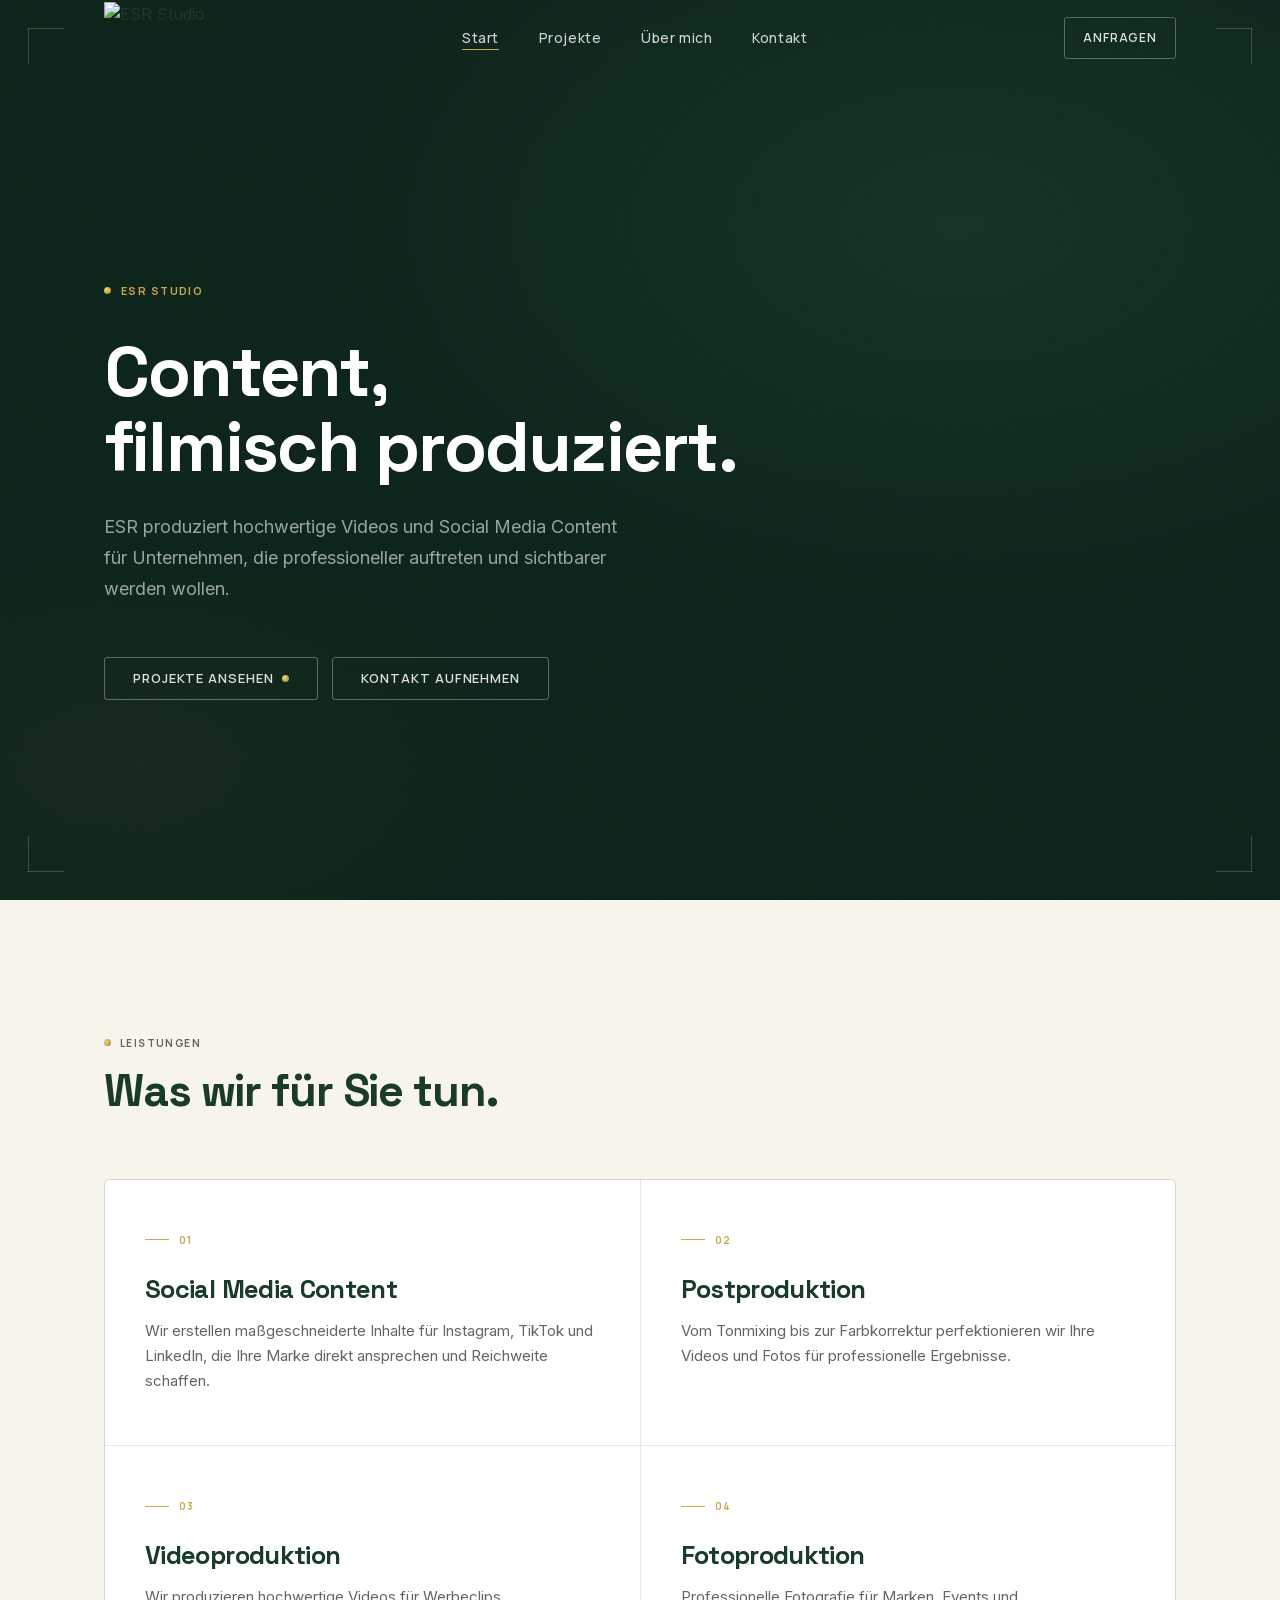
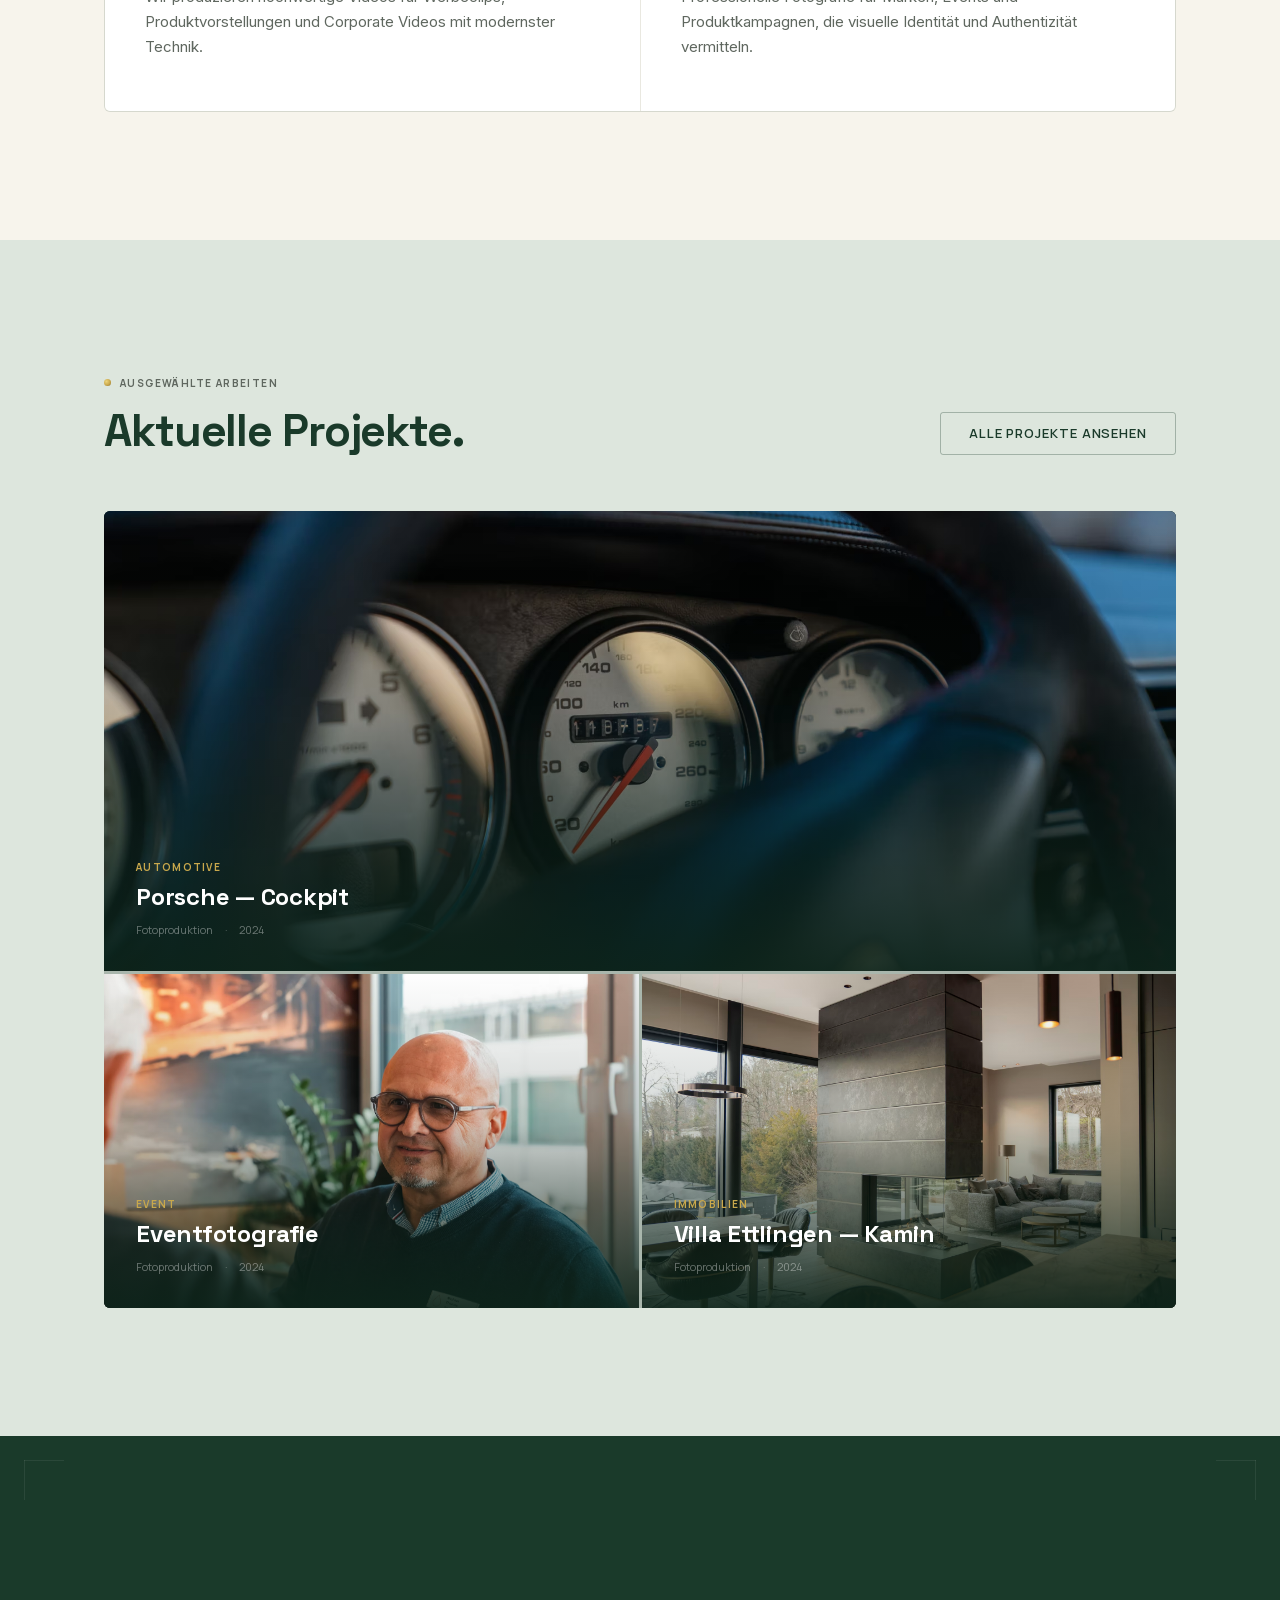
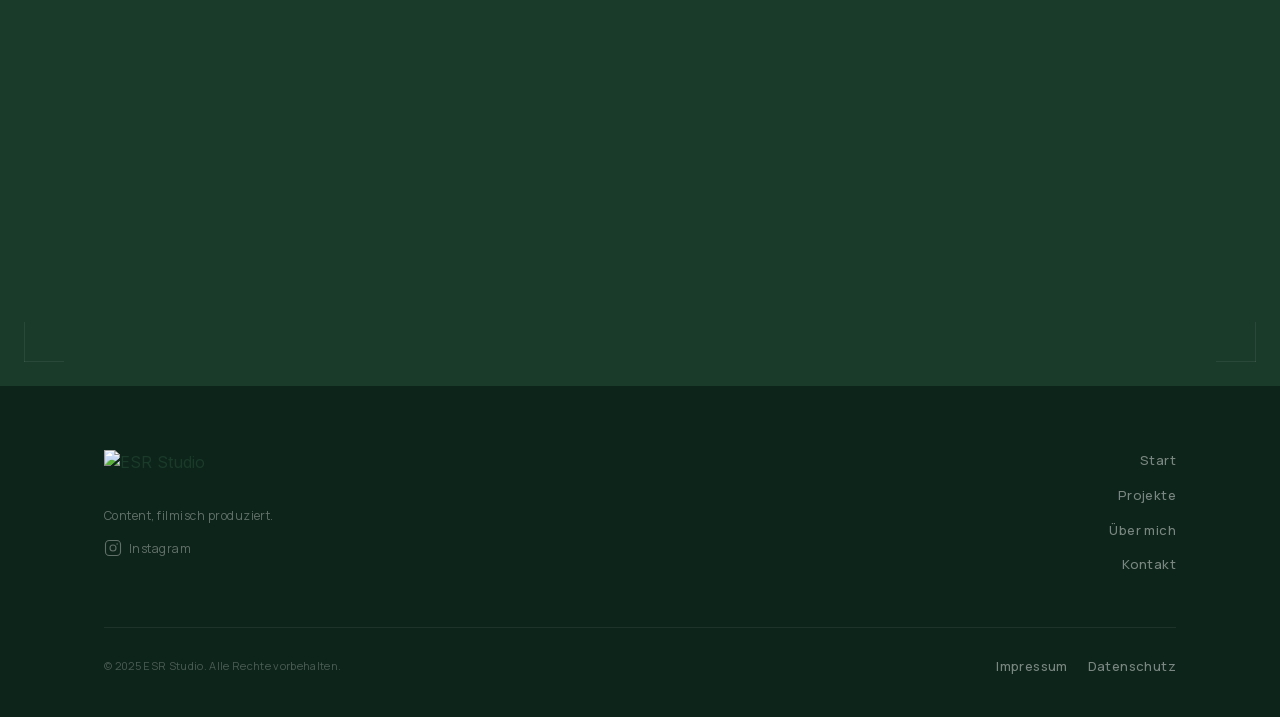
==== index.html @ 5d0f4ec6 "Optimize images: convert all to AVIF for faster load times Converted all JPG/PNG images to AVIF form" ====
<!DOCTYPE html>
<html lang="de">
<head>
  <meta charset="UTF-8">
  <meta name="viewport" content="width=device-width, initial-scale=1.0">
  <title>ESR Studio — Content, filmisch produziert.</title>
  <meta name="description" content="ESR erstellt hochwertige Videos, Social-Media-Inhalte und Markenvisuals für Unternehmen mit Ambitionen.">
  <link rel="stylesheet" href="css/fonts.css">
  <link rel="stylesheet" href="css/styles.css">
</head>
<body>

  <!-- Navigation -->
  <nav class="nav" id="nav">
    <div class="nav__inner">

      <a href="index.html" class="nav__logo-link" aria-label="ESR Studio — Startseite">
        <img class="logo"
             src="Brand_assets/Kopie%20von%20ESR%20studio%20(1).avif"
             alt="ESR Studio"
             height="72">
      </a>

      <ul class="nav__links" role="list">
        <li><a href="index.html"   class="nav__link">Start</a></li>
        <li><a href="work.html"    class="nav__link">Projekte</a></li>
        <li><a href="about.html"   class="nav__link">Über mich</a></li>
        <li><a href="contact.html" class="nav__link">Kontakt</a></li>
      </ul>

      <a href="contact.html" class="nav__cta">Anfragen</a>

      <button class="nav__toggle" id="navToggle" aria-label="Menü öffnen">
        <span></span><span></span><span></span>
      </button>
    </div>
  </nav>

  <!-- Mobile menu -->
  <div class="nav__mobile" id="mobileMenu" role="dialog" aria-label="Navigation">
    <button class="nav__mobile-close" id="mobileClose" aria-label="Menü schließen">&#x2715;</button>
    <a href="index.html"   class="nav__mobile-link">Start</a>
    <a href="work.html"    class="nav__mobile-link">Projekte</a>
    <a href="about.html"   class="nav__mobile-link">Über mich</a>
    <a href="contact.html" class="nav__mobile-link">Kontakt</a>
  </div>

  <main>

    <!-- ==================== HERO ==================== -->
    <section class="hero" id="hero">
      <div class="hero__video" aria-hidden="true">
        <iframe src="https://www.youtube-nocookie.com/embed/IAYAgeidzU0?autoplay=1&mute=1&loop=1&controls=0&playlist=IAYAgeidzU0&showinfo=0&rel=0&modestbranding=1" frameborder="0" allow="autoplay; encrypted-media" allowfullscreen></iframe>
      </div>
      <div class="hero__grain" aria-hidden="true"></div>
      <div class="hero__glow"  aria-hidden="true"></div>
      <div class="vf-corners-el vf-corners-el--white" aria-hidden="true"></div>

      <div class="container">
        <div class="hero__content">
          <div class="hero__eyebrow hero-enter hero-enter-d1">
            <span class="gold-dot"></span>
            ESR Studio
          </div>

          <h1 class="hero-enter hero-enter-d2">
            Content,<br>filmisch produziert.
          </h1>

          <p class="hero__sub hero-enter hero-enter-d3">
            ESR produziert hochwertige Videos und Social Media Content für
            Unternehmen, die professioneller auftreten und sichtbarer werden wollen.
          </p>

          <div class="hero__cta hero-enter hero-enter-d4">
            <a href="work.html" class="btn btn--outline">
              Projekte ansehen <span class="gold-dot"></span>
            </a>
            <a href="contact.html" class="btn btn--outline">Kontakt aufnehmen</a>
          </div>
        </div>
      </div>

    </section>

    <!-- ==================== LEISTUNGEN ==================== -->
    <section class="section values">
      <div class="container">
        <div class="values__head reveal">
          <div class="section-label">
            <span class="gold-dot"></span> Leistungen
          </div>
          <h2>Was wir für Sie tun.</h2>
        </div>

        <div class="values__grid">
          <div class="value-card reveal reveal-d1">
            <div class="value-card__num">01</div>
            <h3>Social Media Content</h3>
            <p>Wir erstellen maßgeschneiderte Inhalte für Instagram, TikTok und LinkedIn, die Ihre Marke direkt ansprechen und Reichweite schaffen.</p>
          </div>

          <div class="value-card reveal reveal-d2">
            <div class="value-card__num">02</div>
            <h3>Postproduktion</h3>
            <p>Vom Tonmixing bis zur Farbkorrektur perfektionieren wir Ihre Videos und Fotos für professionelle Ergebnisse.</p>
          </div>

          <div class="value-card reveal reveal-d3">
            <div class="value-card__num">03</div>
            <h3>Videoproduktion</h3>
            <p>Wir produzieren hochwertige Videos für Werbeclips, Produktvorstellungen und Corporate Videos mit modernster Technik.</p>
          </div>

          <div class="value-card reveal reveal-d4">
            <div class="value-card__num">04</div>
            <h3>Fotoproduktion</h3>
            <p>Professionelle Fotografie für Marken, Events und Produktkampagnen, die visuelle Identität und Authentizität vermitteln.</p>
          </div>
        </div>
      </div>
    </section>

    <!-- ==================== SELECTED WORK ==================== -->
    <section class="section work-section">
      <div class="container">
        <div class="section-header reveal">
          <div class="section-header__left">
            <div class="section-label">
              <span class="gold-dot"></span> Ausgewählte Arbeiten
            </div>
            <h2>Aktuelle Projekte.</h2>
          </div>
          <a href="work.html" class="btn btn--outline-dark">Alle Projekte ansehen</a>
        </div>

        <div class="work-grid">

          <div class="work-card reveal">
            <img src="Pictures/DSC08660.avif" alt="Porsche Cockpit" class="work-card__img">
            <div class="work-card__overlay">
              <div class="work-card__cat">Automotive</div>
              <div class="work-card__title">Porsche — Cockpit</div>
              <p class="work-card__desc">Automotive Fotografie mit Fokus auf Details, Präzision und Ästhetik im Innenraum des Porsche.</p>
              <div class="work-card__meta">
                <span>Fotoproduktion</span>
                <span>2024</span>
              </div>
            </div>
          </div>

          <div class="work-card reveal reveal-d1">
            <img src="Pictures/DSC01174.avif" alt="Eventfotografie" class="work-card__img">
            <div class="work-card__overlay">
              <div class="work-card__cat">Event</div>
              <div class="work-card__title">Eventfotografie</div>
              <p class="work-card__desc">Atmosphärische Eventfotografie. Lebendige Momente und authentische Stimmungen — festgehalten in starken Bildern.</p>
              <div class="work-card__meta">
                <span>Fotoproduktion</span>
                <span>2024</span>
              </div>
            </div>
          </div>

          <div class="work-card reveal reveal-d2">
            <img src="Pictures/DSC09881.avif" alt="Immobilienfotografie Kamin" class="work-card__img">
            <div class="work-card__overlay">
              <div class="work-card__cat">Immobilien</div>
              <div class="work-card__title">Villa Ettlingen — Kamin</div>
              <p class="work-card__desc">Immobilienfotografie mit Fokus auf Atmosphäre und Details — der Kamin als charakterstarkes Herzstück des Raumes in Szene gesetzt.</p>
              <div class="work-card__meta">
                <span>Fotoproduktion</span>
                <span>2024</span>
              </div>
            </div>
          </div>

        </div>
      </div>
    </section>

    <!-- ==================== CTA ==================== -->
    <section class="section cta-banner">
      <div class="container">
        <h2 class="reveal">Lass uns Visuals<br>mit Intention erschaffen.</h2>
        <p class="reveal reveal-d1">
          Jedes Projekt beginnt mit einem Gespräch. Erzähl uns von deinem
          Vorhaben und wir zeigen dir, wie du es zu etwas Besonderem machst.
        </p>
        <a href="contact.html" class="btn btn--outline reveal reveal-d2">
          Projekt starten <span class="gold-dot"></span>
        </a>
      </div>
    </section>

  </main>

  <!-- Footer -->
  <footer class="footer">
    <div class="container">
      <div class="footer__inner">
        <div>
          <img class="footer__brand-logo"
               src="Brand_assets/ESR%20studio%20(2).avif"
               alt="ESR Studio">
          <p class="footer__tagline">Content, filmisch produziert.</p>
          <a href="https://www.instagram.com/esr_visuals/" target="_blank" rel="noopener noreferrer" class="footer__instagram" aria-label="ESR Studio auf Instagram">
            <svg width="18" height="18" viewBox="0 0 24 24" fill="none" stroke="currentColor" stroke-width="1.5" stroke-linecap="round" stroke-linejoin="round"><rect x="2" y="2" width="20" height="20" rx="5" ry="5"/><circle cx="12" cy="12" r="4"/><circle cx="17.5" cy="6.5" r="1" fill="currentColor" stroke="none"/></svg>
            Instagram
          </a>
        </div>
        <nav class="footer__nav" aria-label="Footer-Links">
          <a href="index.html"   class="footer__nav-link">Start</a>
          <a href="work.html"    class="footer__nav-link">Projekte</a>
          <a href="about.html"   class="footer__nav-link">Über mich</a>
          <a href="contact.html" class="footer__nav-link">Kontakt</a>
        </nav>
      </div>
      <div class="footer__divider"></div>
      <div class="footer__bottom">
        <p class="footer__copy">&copy; 2025 ESR Studio. Alle Rechte vorbehalten.</p>
        <div class="footer__legal">
          <a href="impressum.html" class="footer__nav-link">Impressum</a>
          <a href="datenschutz.html" class="footer__nav-link">Datenschutz</a>
        </div>
      </div>
    </div>
  </footer>

  <script src="js/main.js"></script>
</body>
</html>
---- css/fonts.css ----
/* Space Grotesk — latin-ext */
@font-face {
  font-family: 'Space Grotesk';
  font-style: normal;
  font-weight: 400 700;
  font-display: swap;
  src: url('../fonts/space-grotesk-latin-ext.woff2') format('woff2');
  unicode-range: U+0100-02BA, U+02BD-02C5, U+02C7-02CC, U+02CE-02D7, U+02DD-02FF, U+0304, U+0308, U+0329, U+1D00-1DBF, U+1E00-1E9F, U+1EF2-1EFF, U+2020, U+20A0-20AB, U+20AD-20C0, U+2113, U+2C60-2C7F, U+A720-A7FF;
}
/* Space Grotesk — latin */
@font-face {
  font-family: 'Space Grotesk';
  font-style: normal;
  font-weight: 400 700;
  font-display: swap;
  src: url('../fonts/space-grotesk-latin.woff2') format('woff2');
  unicode-range: U+0000-00FF, U+0131, U+0152-0153, U+02BB-02BC, U+02C6, U+02DA, U+02DC, U+0304, U+0308, U+0329, U+2000-206F, U+20AC, U+2122, U+2191, U+2193, U+2212, U+2215, U+FEFF, U+FFFD;
}

/* Inter — latin-ext */
@font-face {
  font-family: 'Inter';
  font-style: normal;
  font-weight: 300 500;
  font-display: swap;
  src: url('../fonts/inter-latin-ext.woff2') format('woff2');
  unicode-range: U+0100-02BA, U+02BD-02C5, U+02C7-02CC, U+02CE-02D7, U+02DD-02FF, U+0304, U+0308, U+0329, U+1D00-1DBF, U+1E00-1E9F, U+1EF2-1EFF, U+2020, U+20A0-20AB, U+20AD-20C0, U+2113, U+2C60-2C7F, U+A720-A7FF;
}
/* Inter — latin */
@font-face {
  font-family: 'Inter';
  font-style: normal;
  font-weight: 300 500;
  font-display: swap;
  src: url('../fonts/inter-latin.woff2') format('woff2');
  unicode-range: U+0000-00FF, U+0131, U+0152-0153, U+02BB-02BC, U+02C6, U+02DA, U+02DC, U+0304, U+0308, U+0329, U+2000-206F, U+20AC, U+2122, U+2191, U+2193, U+2212, U+2215, U+FEFF, U+FFFD;
}

/* Manrope — latin-ext */
@font-face {
  font-family: 'Manrope';
  font-style: normal;
  font-weight: 400 700;
  font-display: swap;
  src: url('../fonts/manrope-latin-ext.woff2') format('woff2');
  unicode-range: U+0100-02BA, U+02BD-02C5, U+02C7-02CC, U+02CE-02D7, U+02DD-02FF, U+0304, U+0308, U+0329, U+1D00-1DBF, U+1E00-1E9F, U+1EF2-1EFF, U+2020, U+20A0-20AB, U+20AD-20C0, U+2113, U+2C60-2C7F, U+A720-A7FF;
}
/* Manrope — latin */
@font-face {
  font-family: 'Manrope';
  font-style: normal;
  font-weight: 400 700;
  font-display: swap;
  src: url('../fonts/manrope-latin.woff2') format('woff2');
  unicode-range: U+0000-00FF, U+0131, U+0152-0153, U+02BB-02BC, U+02C6, U+02DA, U+02DC, U+0304, U+0308, U+0329, U+2000-206F, U+20AC, U+2122, U+2191, U+2193, U+2212, U+2215, U+FEFF, U+FFFD;
}
---- css/styles.css ----
/* ===========================
   ESR Studio — Website Styles
   =========================== */

/* ===========================
   Custom Properties
   =========================== */
:root {
  --pine:         #1A3A2A;
  --deep-pine:    #0D241A;
  --gold:         #C9A84C;
  --antique-gold: #9E7D2E;
  --ivory:        #F7F4EC;
  --mist-green:   #DDE6DD;
  --graphite:     #5F675F;
  --white:        #FFFFFF;

  --font-headline: 'Space Grotesk', Arial, sans-serif;
  --font-body:     'Inter', Arial, sans-serif;
  --font-ui:       'Manrope', Arial, sans-serif;

  --max-width:     1200px;
  --gutter:        clamp(24px, 5vw, 72px);
  --section-gap:   clamp(80px, 10vw, 140px);
  --nav-height:    76px;

  --ease:     cubic-bezier(0.25, 0.46, 0.45, 0.94);
  --duration: 0.4s;
}

/* ===========================
   Reset & Base
   =========================== */
*, *::before, *::after {
  box-sizing: border-box;
  margin: 0;
  padding: 0;
}

html {
  scroll-behavior: smooth;
  -webkit-font-smoothing: antialiased;
  -moz-osx-font-smoothing: grayscale;
}

body {
  font-family: var(--font-body);
  font-size: 16px;
  line-height: 1.6;
  color: var(--pine);
  background-color: var(--ivory);
}

img { display: block; max-width: 100%; }
a   { text-decoration: none; color: inherit; }
ul  { list-style: none; }

/* ===========================
   Typography
   =========================== */
h1, h2, h3, h4 {
  font-family: var(--font-headline);
  font-weight: 700;
  line-height: 1.08;
  letter-spacing: -0.025em;
}

h1 { font-size: clamp(2.6rem, 5.5vw, 5rem); }
h2 { font-size: clamp(2rem,   3.5vw, 3.2rem); }
h3 { font-size: clamp(1.2rem, 2vw,   1.625rem); }

p {
  color: var(--graphite);
  line-height: 1.72;
}

/* ===========================
   Layout
   =========================== */
.container {
  width: 100%;
  max-width: var(--max-width);
  margin: 0 auto;
  padding: 0 var(--gutter);
}

.section {
  padding: var(--section-gap) 0;
}

/* ===========================
   Viewfinder Corner Helper
   =========================== */
.vf-corners {
  position: absolute;
  inset: 0;
  pointer-events: none;
  z-index: 1;
}

.vf-corners::before,
.vf-corners::after {
  content: '';
  position: absolute;
  width: 36px;
  height: 36px;
}

/* 4-corner trick via box-shadow on a single el */
.vf-corners-el {
  position: absolute;
  inset: 28px;
  pointer-events: none;
  z-index: 1;
}

.vf-corners-el--white {
  background:
    linear-gradient(rgba(255,255,255,.18), rgba(255,255,255,.18)) top    left  / 36px 1px  no-repeat,
    linear-gradient(rgba(255,255,255,.18), rgba(255,255,255,.18)) top    left  / 1px  36px no-repeat,
    linear-gradient(rgba(255,255,255,.18), rgba(255,255,255,.18)) top    right / 36px 1px  no-repeat,
    linear-gradient(rgba(255,255,255,.18), rgba(255,255,255,.18)) top    right / 1px  36px no-repeat,
    linear-gradient(rgba(255,255,255,.18), rgba(255,255,255,.18)) bottom left  / 36px 1px  no-repeat,
    linear-gradient(rgba(255,255,255,.18), rgba(255,255,255,.18)) bottom left  / 1px  36px no-repeat,
    linear-gradient(rgba(255,255,255,.18), rgba(255,255,255,.18)) bottom right / 36px 1px  no-repeat,
    linear-gradient(rgba(255,255,255,.18), rgba(255,255,255,.18)) bottom right / 1px  36px no-repeat;
}

.vf-corners-el--pine {
  background:
    linear-gradient(rgba(26,58,42,.15), rgba(26,58,42,.15)) top    left  / 28px 1px  no-repeat,
    linear-gradient(rgba(26,58,42,.15), rgba(26,58,42,.15)) top    left  / 1px  28px no-repeat,
    linear-gradient(rgba(26,58,42,.15), rgba(26,58,42,.15)) top    right / 28px 1px  no-repeat,
    linear-gradient(rgba(26,58,42,.15), rgba(26,58,42,.15)) top    right / 1px  28px no-repeat,
    linear-gradient(rgba(26,58,42,.15), rgba(26,58,42,.15)) bottom left  / 28px 1px  no-repeat,
    linear-gradient(rgba(26,58,42,.15), rgba(26,58,42,.15)) bottom left  / 1px  28px no-repeat,
    linear-gradient(rgba(26,58,42,.15), rgba(26,58,42,.15)) bottom right / 28px 1px  no-repeat,
    linear-gradient(rgba(26,58,42,.15), rgba(26,58,42,.15)) bottom right / 1px  28px no-repeat;
}

/* ===========================
   Gold Dot
   =========================== */
.gold-dot {
  display: inline-block;
  width: 7px;
  height: 7px;
  border-radius: 50%;
  background: radial-gradient(circle at 35% 35%, #EDD47A, #C9A84C 55%, #8A6A20);
  flex-shrink: 0;
}

/* ===========================
   Buttons
   =========================== */
.btn {
  display: inline-flex;
  align-items: center;
  gap: 8px;
  font-family: var(--font-ui);
  font-size: 13px;
  font-weight: 600;
  letter-spacing: 0.07em;
  text-transform: uppercase;
  padding: 14px 28px;
  border-radius: 3px;
  transition: background var(--duration) var(--ease),
              color var(--duration) var(--ease),
              border-color var(--duration) var(--ease);
  cursor: pointer;
  border: 1px solid transparent;
  line-height: 1;
}

/* Primary — dark background version */
.btn--primary {
  background: var(--pine);
  color: var(--white);
  border-color: var(--pine);
}
.btn--primary:hover {
  background: var(--deep-pine);
  border-color: var(--deep-pine);
}
.btn--primary .gold-dot { margin-left: 4px; }

/* Outline on dark bg */
.btn--outline {
  background: transparent;
  color: rgba(255,255,255,.85);
  border-color: rgba(255,255,255,.32);
}
.btn--outline:hover {
  border-color: var(--gold);
  color: var(--gold);
}

/* Outline on light bg */
.btn--outline-dark {
  background: transparent;
  color: var(--pine);
  border-color: rgba(26,58,42,.3);
}
.btn--outline-dark:hover {
  border-color: var(--antique-gold);
  color: var(--antique-gold);
}

/* ===========================
   Navigation
   =========================== */
.nav {
  position: fixed;
  top: 0;
  left: 0;
  right: 0;
  z-index: 100;
  height: var(--nav-height);
  transition: background var(--duration) var(--ease),
              box-shadow var(--duration) var(--ease);
}

.nav--transparent { background: transparent; }

.nav--solid {
  background: rgba(13,36,26,.97);
  backdrop-filter: blur(12px);
  -webkit-backdrop-filter: blur(12px);
  box-shadow: 0 1px 0 rgba(0,0,0,.25);
}

.nav__inner {
  display: flex;
  align-items: center;
  justify-content: space-between;
  height: 100%;
  max-width: var(--max-width);
  margin: 0 auto;
  padding: 0 var(--gutter);
}

/* Logo switching */
.nav__logo-link {
  display: flex;
  align-items: center;
  height: 72px;
  flex-shrink: 0;
}

.nav__logo-link img {
  height: 100%;
  width: auto;
  object-fit: contain;
  display: block;
}

.logo { display: block; }

/* Nav links */
.nav__links {
  display: flex;
  align-items: center;
  gap: 40px;
}

.nav__link {
  font-family: var(--font-ui);
  font-size: 14px;
  font-weight: 500;
  letter-spacing: 0.04em;
  color: rgba(255,255,255,.8);
  position: relative;
  transition: color var(--duration) var(--ease);
}

.nav__link::after {
  content: '';
  position: absolute;
  bottom: -3px;
  left: 0;
  width: 0;
  height: 1px;
  background: var(--gold);
  transition: width var(--duration) var(--ease);
}

.nav__link:hover::after,
.nav__link.active::after { width: 100%; }

.nav__link:hover { color: var(--white); }

/* Nav CTA */
.nav__cta {
  font-family: var(--font-ui);
  font-size: 12px;
  font-weight: 600;
  letter-spacing: 0.07em;
  text-transform: uppercase;
  padding: 10px 18px;
  border-radius: 3px;
  border: 1px solid transparent;
  transition: all var(--duration) var(--ease);
}

.nav__cta {
  border-color: rgba(255,255,255,.3);
  color: rgba(255,255,255,.85);
}
.nav__cta:hover {
  border-color: var(--gold);
  color: var(--gold);
}

/* Mobile toggle */
.nav__toggle {
  display: none;
  flex-direction: column;
  gap: 5px;
  cursor: pointer;
  padding: 4px;
  background: none;
  border: none;
}

.nav__toggle span {
  display: block;
  width: 22px;
  height: 1.5px;
  background: rgba(255,255,255,.85);
  transition: all .3s;
}

/* Mobile full-screen menu */
.nav__mobile {
  display: none;
  position: fixed;
  inset: 0;
  background: var(--deep-pine);
  z-index: 200;
  flex-direction: column;
  align-items: center;
  justify-content: center;
  gap: 36px;
  overflow: hidden;
}

.nav__mobile.open { display: flex; }

.nav__mobile::before {
  content: '';
  position: absolute;
  inset: 24px;
  background:
    linear-gradient(rgba(255,255,255,.06), rgba(255,255,255,.06)) top    left  / 32px 1px  no-repeat,
    linear-gradient(rgba(255,255,255,.06), rgba(255,255,255,.06)) top    left  / 1px  32px no-repeat,
    linear-gradient(rgba(255,255,255,.06), rgba(255,255,255,.06)) top    right / 32px 1px  no-repeat,
    linear-gradient(rgba(255,255,255,.06), rgba(255,255,255,.06)) top    right / 1px  32px no-repeat,
    linear-gradient(rgba(255,255,255,.06), rgba(255,255,255,.06)) bottom left  / 32px 1px  no-repeat,
    linear-gradient(rgba(255,255,255,.06), rgba(255,255,255,.06)) bottom left  / 1px  32px no-repeat,
    linear-gradient(rgba(255,255,255,.06), rgba(255,255,255,.06)) bottom right / 32px 1px  no-repeat,
    linear-gradient(rgba(255,255,255,.06), rgba(255,255,255,.06)) bottom right / 1px  32px no-repeat;
  pointer-events: none;
}

.nav__mobile-link {
  font-family: var(--font-headline);
  font-size: clamp(2rem, 5vw, 3rem);
  font-weight: 700;
  color: var(--white);
  letter-spacing: -0.02em;
  transition: color .3s;
  position: relative;
  z-index: 1;
}
.nav__mobile-link:hover { color: var(--gold); }

.nav__mobile-close {
  position: absolute;
  top: 24px;
  right: var(--gutter);
  background: none;
  border: none;
  color: rgba(255,255,255,.5);
  font-size: 20px;
  cursor: pointer;
  z-index: 201;
  transition: color .3s;
  line-height: 1;
}
.nav__mobile-close:hover { color: var(--white); }

/* ===========================
   Hero Section
   =========================== */
.hero {
  min-height: 100svh;
  background-color: var(--deep-pine);
  display: flex;
  align-items: center;
  position: relative;
  overflow: hidden;
}

.hero__video {
  position: absolute;
  inset: 0;
  width: 100%;
  height: 100%;
  z-index: 0;
  opacity: .45;
  overflow: hidden;
}

.hero__video iframe {
  position: absolute;
  top: 50%;
  left: 50%;
  transform: translate(-50%, -50%);
  width: 177.78vh;
  height: 56.25vw;
  min-width: 100%;
  min-height: 100%;
  pointer-events: none;
}

.hero__grain {
  position: absolute;
  inset: 0;
  background-image: url("data:image/svg+xml,%3Csvg xmlns='http://www.w3.org/2000/svg' width='400' height='400'%3E%3Cfilter id='n'%3E%3CfeTurbulence type='fractalNoise' baseFrequency='0.75' numOctaves='4' stitchTiles='stitch'/%3E%3C/filter%3E%3Crect width='400' height='400' filter='url(%23n)' opacity='1'/%3E%3C/svg%3E");
  opacity: .025;
  pointer-events: none;
}

.hero__glow {
  position: absolute;
  inset: 0;
  background:
    radial-gradient(ellipse 70% 60% at 75% 25%, rgba(26,58,42,.7) 0%, transparent 70%),
    radial-gradient(ellipse 50% 40% at 10% 85%, rgba(201,168,76,.04) 0%, transparent 60%);
  pointer-events: none;
}

.hero__content {
  position: relative;
  z-index: 2;
  max-width: 800px;
  padding-top: var(--nav-height);
}

.hero__eyebrow {
  display: inline-flex;
  align-items: center;
  gap: 10px;
  font-family: var(--font-ui);
  font-size: 11px;
  font-weight: 700;
  letter-spacing: .13em;
  text-transform: uppercase;
  color: var(--gold);
  margin-bottom: 36px;
}

.hero h1 {
  color: var(--white);
  margin-bottom: 28px;
  line-height: 1.06;
}

.hero__sub {
  font-size: clamp(.95rem, 1.5vw, 1.125rem);
  color: rgba(255,255,255,.58);
  max-width: 540px;
  margin-bottom: 52px;
  line-height: 1.72;
}

.hero__cta {
  display: flex;
  flex-wrap: wrap;
  gap: 14px;
}

.hero__scroll {
  position: absolute;
  bottom: 44px;
  left: 50%;
  transform: translateX(-50%);
  z-index: 2;
  display: flex;
  flex-direction: column;
  align-items: center;
  gap: 10px;
  opacity: .35;
  transition: opacity .3s;
}
.hero__scroll:hover { opacity: .7; }

.hero__scroll-track {
  width: 1px;
  height: 52px;
  background: linear-gradient(to bottom, rgba(255,255,255,0), rgba(255,255,255,.6));
  animation: scrollPulse 2.2s ease-in-out infinite;
}

.hero__scroll-label {
  font-family: var(--font-ui);
  font-size: 9px;
  letter-spacing: .18em;
  text-transform: uppercase;
  color: rgba(255,255,255,.5);
}

@keyframes scrollPulse {
  0%, 100% { opacity: .3; transform: scaleY(1.0) translateY(0); }
  60%       { opacity: .9; transform: scaleY(.85) translateY(4px); }
}

/* ===========================
   Section Labels
   =========================== */
.section-label {
  display: inline-flex;
  align-items: center;
  gap: 9px;
  font-family: var(--font-ui);
  font-size: 10px;
  font-weight: 700;
  letter-spacing: .14em;
  text-transform: uppercase;
  color: var(--graphite);
  margin-bottom: 16px;
}

.section-label--light {
  color: rgba(255,255,255,.4);
}

.section-label--gold { color: var(--gold); }

/* ===========================
   Values / Process Preview
   =========================== */
.values {
  background: var(--ivory);
}

.values__head {
  margin-bottom: 64px;
}

.values__grid {
  display: grid;
  grid-template-columns: repeat(2, 1fr);
  border: 1px solid rgba(26,58,42,.09);
  border-radius: 6px;
  overflow: hidden;
  background: rgba(26,58,42,.06);
  gap: 1px;
}

.value-card {
  background: var(--white);
  padding: 52px 40px;
  transition: background var(--duration) var(--ease);
}
.value-card:hover { background: var(--mist-green); }

.value-card__num {
  font-family: var(--font-ui);
  font-size: 10px;
  font-weight: 700;
  letter-spacing: .1em;
  color: var(--gold);
  margin-bottom: 28px;
  display: flex;
  align-items: center;
  gap: 10px;
}
.value-card__num::before {
  content: '';
  display: inline-block;
  width: 24px;
  height: 1px;
  background: var(--gold);
}

.value-card h3 {
  color: var(--pine);
  margin-bottom: 14px;
}

.value-card p {
  font-size: .9375rem;
  line-height: 1.68;
}

/* ===========================
   Work Grid
   =========================== */
.work-section { background: var(--mist-green); }

.section-header {
  display: flex;
  align-items: flex-end;
  justify-content: space-between;
  margin-bottom: 56px;
  gap: 20px;
}

.section-header__left h2 { margin-bottom: 0; }

.work-grid {
  display: grid;
  grid-template-columns: repeat(2, 1fr);
  gap: 3px;
  background: rgba(13,36,26,.25);
  border-radius: 6px;
  overflow: hidden;
}

.work-grid .work-card:first-child {
  grid-column: 1 / -1;
  aspect-ratio: 21 / 9;
}

/* Full grid on work.html */
.work-grid--full {
  grid-template-columns: repeat(2, 1fr);
}
.work-grid--full .work-card:first-child {
  grid-column: 1 / -1;
  aspect-ratio: 21 / 9;
}

.work-card {
  position: relative;
  overflow: hidden;
  aspect-ratio: 16 / 10;
  cursor: pointer;
  background: var(--deep-pine);
}

.work-card__placeholder {
  width: 100%;
  height: 100%;
  background: linear-gradient(135deg, var(--pine) 0%, var(--deep-pine) 100%);
  transition: transform .8s var(--ease);
  display: flex;
  align-items: center;
  justify-content: center;
}

.work-card:hover .work-card__placeholder { transform: scale(1.04); }

.work-card__img {
  position: absolute;
  inset: 0;
  width: 100%;
  height: 100%;
  object-fit: cover;
  transition: transform .8s var(--ease);
  display: block;
}
.work-card:hover .work-card__img { transform: scale(1.04); }

.work-card__video {
  position: absolute;
  inset: 0;
  width: 100%;
  height: 100%;
  overflow: hidden;
  transition: transform .8s var(--ease);
}
.work-card:hover .work-card__video { transform: scale(1.04); }
.work-card__video iframe {
  position: absolute;
  top: 50%;
  left: 50%;
  transform: translate(-50%, -50%);
  width: 112%;
  height: 112%;
  pointer-events: none;
}

.work-card--portrait {
  aspect-ratio: 9 / 16;
}

.work-card--portrait .work-card__video iframe {
  width: 100%;
  height: 100%;
  transform: translate(-50%, -50%);
}

.work-card__placeholder-bg {
  position: absolute;
  inset: 0;
  background: #0d1a13;
  border: 1px dashed rgba(201,168,76,.25);
  display: flex;
  flex-direction: column;
  align-items: center;
  justify-content: center;
  gap: 12px;
  color: rgba(201,168,76,.5);
  font-size: .75rem;
  letter-spacing: .12em;
  text-transform: uppercase;
}

.work-card__play {
  width: 52px;
  height: 52px;
  border: 1px solid rgba(201,168,76,.35);
  border-radius: 50%;
  display: flex;
  align-items: center;
  justify-content: center;
  opacity: .45;
  transition: opacity .4s, transform .4s;
}
.work-card:hover .work-card__play {
  opacity: .9;
  transform: scale(1.08);
}

.work-card__overlay {
  position: absolute;
  inset: 0;
  background: linear-gradient(to top, rgba(13,36,26,.92) 0%, rgba(13,36,26,.18) 55%, transparent 100%);
  display: flex;
  flex-direction: column;
  justify-content: flex-end;
  padding: 32px;
  transition: background .4s;
}
.work-card:hover .work-card__overlay {
  background: linear-gradient(to top, rgba(13,36,26,.96) 0%, rgba(13,36,26,.3) 60%, transparent 100%);
}

.work-card__cat {
  font-family: var(--font-ui);
  font-size: 10px;
  font-weight: 700;
  letter-spacing: .13em;
  text-transform: uppercase;
  color: var(--gold);
  margin-bottom: 8px;
}

.work-card__title {
  font-family: var(--font-headline);
  font-size: clamp(1.1rem, 2vw, 1.5rem);
  font-weight: 700;
  color: var(--white);
  letter-spacing: -.01em;
  margin-bottom: 10px;
  line-height: 1.15;
}

.work-card__desc {
  font-size: .825rem;
  color: rgba(255,255,255,.5);
  margin-bottom: 12px;
  line-height: 1.55;
  max-width: 420px;
  display: none;
}

.work-card:hover .work-card__desc { display: block; }

.work-card__meta {
  display: flex;
  align-items: center;
  gap: 0;
  font-family: var(--font-ui);
  font-size: 11px;
  color: rgba(255,255,255,.38);
}

.work-card__meta span { margin-left: 12px; }
.work-card__meta span:first-child { margin-left: 0; }
.work-card__meta span + span::before {
  content: '·';
  margin-right: 12px;
}

/* ===========================
   CTA Banner
   =========================== */
.cta-banner {
  background: var(--pine);
  position: relative;
  overflow: hidden;
  text-align: center;
}

.cta-banner::before {
  content: '';
  position: absolute;
  inset: 24px;
  background:
    linear-gradient(rgba(255,255,255,.07), rgba(255,255,255,.07)) top    left  / 40px 1px  no-repeat,
    linear-gradient(rgba(255,255,255,.07), rgba(255,255,255,.07)) top    left  / 1px  40px no-repeat,
    linear-gradient(rgba(255,255,255,.07), rgba(255,255,255,.07)) top    right / 40px 1px  no-repeat,
    linear-gradient(rgba(255,255,255,.07), rgba(255,255,255,.07)) top    right / 1px  40px no-repeat,
    linear-gradient(rgba(255,255,255,.07), rgba(255,255,255,.07)) bottom left  / 40px 1px  no-repeat,
    linear-gradient(rgba(255,255,255,.07), rgba(255,255,255,.07)) bottom left  / 1px  40px no-repeat,
    linear-gradient(rgba(255,255,255,.07), rgba(255,255,255,.07)) bottom right / 40px 1px  no-repeat,
    linear-gradient(rgba(255,255,255,.07), rgba(255,255,255,.07)) bottom right / 1px  40px no-repeat;
  pointer-events: none;
}

.cta-banner h2 {
  color: var(--white);
  margin: 0 auto 20px;
  max-width: 620px;
  position: relative;
}

.cta-banner p {
  color: rgba(255,255,255,.55);
  max-width: 460px;
  margin: 0 auto 52px;
  font-size: 1rem;
  position: relative;
}

.cta-banner .btn { position: relative; }

/* ===========================
   Footer
   =========================== */
.footer {
  background: var(--deep-pine);
  padding: 64px 0 40px;
}

.footer__inner {
  display: grid;
  grid-template-columns: 1fr auto;
  gap: 40px;
  align-items: start;
  margin-bottom: 52px;
}

.footer__brand-logo {
  height: 40px;
  width: auto;
  display: block;
  margin-bottom: 16px;
}

.footer__tagline {
  font-family: var(--font-ui);
  font-size: 12px;
  color: rgba(255,255,255,.35);
  letter-spacing: .04em;
}

.footer__nav {
  display: flex;
  flex-direction: column;
  gap: 14px;
  align-items: flex-end;
}

.footer__nav-link {
  font-family: var(--font-ui);
  font-size: 13px;
  font-weight: 500;
  color: rgba(255,255,255,.45);
  letter-spacing: .03em;
  transition: color .3s;
}
.footer__nav-link:hover { color: var(--gold); }

.footer__divider {
  height: 1px;
  background: rgba(255,255,255,.07);
  margin-bottom: 28px;
}

.footer__bottom {
  display: flex;
  align-items: center;
  justify-content: space-between;
  gap: 16px;
}

.footer__copy {
  font-family: var(--font-ui);
  font-size: 11px;
  color: rgba(255,255,255,.25);
  letter-spacing: .03em;
}

.footer__legal {
  display: flex;
  gap: 20px;
}

.footer__instagram {
  display: inline-flex;
  align-items: center;
  gap: 7px;
  margin-top: 12px;
  font-family: var(--font-ui);
  font-size: 12px;
  color: rgba(255,255,255,.35);
  text-decoration: none;
  letter-spacing: .04em;
  transition: color .2s;
}

.footer__instagram:hover {
  color: var(--gold);
}

/* Legal pages */
.legal-content {
  max-width: 760px;
  margin: 0 auto;
}

.legal-content h2 {
  font-size: 1.25rem;
  margin: 3.5rem 0 1rem;
  color: var(--deep-pine);
}

.legal-content h3 {
  font-size: 1rem;
  font-weight: 600;
  margin: 2rem 0 0.75rem;
}

.legal-content p {
  color: rgba(10,24,16,.7);
  line-height: 1.9;
  margin-bottom: 1.5rem;
}

.legal-content a {
  color: var(--gold);
  text-decoration: underline;
}

.legal-content ul {
  margin: 0.5rem 0 1rem 1.25rem;
  padding: 0;
}

.legal-content ul li {
  color: rgba(10,24,16,.7);
  line-height: 1.8;
  margin-bottom: 0.25rem;
}

/* ===========================
   Page Hero (interior pages)
   =========================== */
.page-hero {
  background: var(--deep-pine);
  padding: calc(var(--nav-height) + 80px) 0 80px;
  position: relative;
  overflow: hidden;
}

.page-hero__grain {
  position: absolute;
  inset: 0;
  background-image: url("data:image/svg+xml,%3Csvg xmlns='http://www.w3.org/2000/svg' width='400' height='400'%3E%3Cfilter id='n'%3E%3CfeTurbulence type='fractalNoise' baseFrequency='0.75' numOctaves='4' stitchTiles='stitch'/%3E%3C/filter%3E%3Crect width='400' height='400' filter='url(%23n)' opacity='1'/%3E%3C/svg%3E");
  opacity: .02;
  pointer-events: none;
}

.page-hero::after {
  content: '';
  position: absolute;
  inset: 24px;
  background:
    linear-gradient(rgba(255,255,255,.09), rgba(255,255,255,.09)) top    left  / 32px 1px  no-repeat,
    linear-gradient(rgba(255,255,255,.09), rgba(255,255,255,.09)) top    left  / 1px  32px no-repeat,
    linear-gradient(rgba(255,255,255,.09), rgba(255,255,255,.09)) top    right / 32px 1px  no-repeat,
    linear-gradient(rgba(255,255,255,.09), rgba(255,255,255,.09)) top    right / 1px  32px no-repeat,
    linear-gradient(rgba(255,255,255,.09), rgba(255,255,255,.09)) bottom left  / 32px 1px  no-repeat,
    linear-gradient(rgba(255,255,255,.09), rgba(255,255,255,.09)) bottom left  / 1px  32px no-repeat,
    linear-gradient(rgba(255,255,255,.09), rgba(255,255,255,.09)) bottom right / 32px 1px  no-repeat,
    linear-gradient(rgba(255,255,255,.09), rgba(255,255,255,.09)) bottom right / 1px  32px no-repeat;
  pointer-events: none;
}

.page-hero__content { position: relative; z-index: 2; }

.page-hero h1 {
  color: var(--white);
  max-width: 720px;
  margin-bottom: 20px;
}

.page-hero p {
  color: rgba(255,255,255,.55);
  font-size: clamp(.95rem, 1.5vw, 1.125rem);
  max-width: 520px;
  line-height: 1.72;
}

/* ===========================
   About Page
   =========================== */
.about-intro { background: var(--ivory); }

.about-grid {
  display: grid;
  grid-template-columns: 1fr 1fr;
  gap: 96px;
  align-items: start;
}

.about-text h2 { margin-bottom: 28px; }

.about-text p {
  margin-bottom: 22px;
  font-size: .9375rem;
}
.about-text p:last-child { margin-bottom: 0; }

.about-visual {
  position: sticky;
  top: calc(var(--nav-height) + 40px);
}

.about-frame {
  aspect-ratio: 4 / 5;
  background: var(--mist-green);
  border-radius: 4px;
  overflow: hidden;
  position: relative;
}

.about-frame::before {
  content: '';
  position: absolute;
  inset: 16px;
  background:
    linear-gradient(rgba(26,58,42,.18), rgba(26,58,42,.18)) top    left  / 28px 1px  no-repeat,
    linear-gradient(rgba(26,58,42,.18), rgba(26,58,42,.18)) top    left  / 1px  28px no-repeat,
    linear-gradient(rgba(26,58,42,.18), rgba(26,58,42,.18)) top    right / 28px 1px  no-repeat,
    linear-gradient(rgba(26,58,42,.18), rgba(26,58,42,.18)) top    right / 1px  28px no-repeat,
    linear-gradient(rgba(26,58,42,.18), rgba(26,58,42,.18)) bottom left  / 28px 1px  no-repeat,
    linear-gradient(rgba(26,58,42,.18), rgba(26,58,42,.18)) bottom left  / 1px  28px no-repeat,
    linear-gradient(rgba(26,58,42,.18), rgba(26,58,42,.18)) bottom right / 28px 1px  no-repeat,
    linear-gradient(rgba(26,58,42,.18), rgba(26,58,42,.18)) bottom right / 1px  28px no-repeat;
  pointer-events: none;
  z-index: 1;
}

.about-frame__img {
  width: 100%;
  height: 100%;
  object-fit: cover;
  object-position: center top;
  display: block;
}

/* Process Section */
.process-section { background: var(--pine); }

.process-section__head {
  margin-bottom: 64px;
}

.process-section__head h2 { color: var(--white); margin-bottom: 14px; }
.process-section__head p  { color: rgba(255,255,255,.5); max-width: 460px; font-size: .9375rem; }

.process-grid {
  display: grid;
  grid-template-columns: repeat(3, 1fr);
  gap: 1px;
  background: rgba(255,255,255,.07);
  border: 1px solid rgba(255,255,255,.07);
  border-radius: 6px;
  overflow: hidden;
}

.process-card {
  background: rgba(255,255,255,.04);
  padding: 52px 36px;
  transition: background .3s;
}
.process-card:hover { background: rgba(255,255,255,.09); }

.process-card__step {
  display: flex;
  align-items: center;
  gap: 12px;
  margin-bottom: 28px;
}

.process-card__num {
  width: 30px;
  height: 30px;
  border: 1px solid rgba(201,168,76,.3);
  border-radius: 50%;
  display: flex;
  align-items: center;
  justify-content: center;
  font-family: var(--font-ui);
  font-size: 11px;
  font-weight: 700;
  color: var(--gold);
}

.process-card__step-label {
  font-family: var(--font-ui);
  font-size: 10px;
  font-weight: 700;
  letter-spacing: .1em;
  text-transform: uppercase;
  color: var(--gold);
}

.process-card h3 {
  color: var(--white);
  margin-bottom: 14px;
  font-size: 1.375rem;
}

.process-card p {
  color: rgba(255,255,255,.5);
  font-size: .9375rem;
  line-height: 1.68;
}

/* ===========================
   Contact Page
   =========================== */
.contact-section { background: var(--ivory); }

.contact-grid {
  display: grid;
  grid-template-columns: 5fr 7fr;
  gap: 80px;
  align-items: start;
}

.contact-info__head {
  margin-bottom: 16px;
}

.contact-info h2 {
  margin-bottom: 24px;
  line-height: 1.1;
}

.contact-info > p {
  margin-bottom: 48px;
  font-size: .9375rem;
  line-height: 1.72;
}

.contact-details {
  display: flex;
  flex-direction: column;
  gap: 28px;
  border-top: 1px solid rgba(26,58,42,.1);
  padding-top: 36px;
}

.contact-detail {
  display: flex;
  flex-direction: column;
  gap: 5px;
}

.contact-detail__label {
  display: inline-flex;
  align-items: center;
  gap: 7px;
  font-family: var(--font-ui);
  font-size: 10px;
  font-weight: 700;
  letter-spacing: .1em;
  text-transform: uppercase;
  color: var(--graphite);
}

.contact-detail__value {
  font-size: .9375rem;
  font-weight: 500;
  color: var(--pine);
}

.contact-form-wrap {
  background: var(--white);
  border-radius: 6px;
  padding: 52px;
  border: 1px solid rgba(26,58,42,.08);
  position: sticky;
  top: calc(var(--nav-height) + 32px);
}

.contact-form-wrap h3 {
  color: var(--pine);
  margin-bottom: 36px;
  font-size: 1.25rem;
}

.form-group {
  margin-bottom: 22px;
}

.form-group label {
  display: block;
  font-family: var(--font-ui);
  font-size: 11px;
  font-weight: 600;
  letter-spacing: .08em;
  text-transform: uppercase;
  color: var(--graphite);
  margin-bottom: 8px;
}

.form-group input,
.form-group textarea,
.form-group select {
  width: 100%;
  padding: 13px 15px;
  border: 1px solid rgba(26,58,42,.14);
  border-radius: 3px;
  font-family: var(--font-body);
  font-size: 15px;
  color: var(--pine);
  background: var(--ivory);
  transition: border-color .3s, box-shadow .3s;
  outline: none;
  -webkit-appearance: none;
  appearance: none;
}

.form-group input::placeholder,
.form-group textarea::placeholder {
  color: rgba(95,103,95,.45);
}

.form-group input:focus,
.form-group textarea:focus {
  border-color: var(--pine);
  box-shadow: 0 0 0 3px rgba(26,58,42,.07);
  background: var(--white);
}

.form-group textarea {
  resize: vertical;
  min-height: 130px;
  line-height: 1.6;
}

.form-row {
  display: grid;
  grid-template-columns: 1fr 1fr;
  gap: 16px;
}

.form-submit { margin-top: 8px; }

.btn--form {
  width: 100%;
  justify-content: center;
  background: var(--pine);
  color: var(--white);
  font-family: var(--font-ui);
  font-size: 13px;
  font-weight: 600;
  letter-spacing: .07em;
  text-transform: uppercase;
  padding: 16px 32px;
  border-radius: 3px;
  border: none;
  cursor: pointer;
  transition: background .3s;
  display: flex;
  align-items: center;
  gap: 10px;
  line-height: 1;
}

.btn--form:hover { background: var(--deep-pine); }

.form-success {
  text-align: center;
  padding: 48px 24px;
}

.form-success__icon {
  width: 52px;
  height: 52px;
  border: 1px solid rgba(201,168,76,.35);
  border-radius: 50%;
  display: flex;
  align-items: center;
  justify-content: center;
  margin: 0 auto 24px;
}

.form-success h3 {
  color: var(--pine);
  margin-bottom: 12px;
}

.form-success p {
  font-size: .9375rem;
  color: var(--graphite);
}

/* Checkbox */
.form-group--checkbox {
  margin-top: 8px;
}

.checkbox-label {
  display: flex;
  align-items: flex-start;
  gap: 12px;
  cursor: pointer;
}

.checkbox-label input[type="checkbox"] {
  position: absolute;
  opacity: 0;
  width: 0;
  height: 0;
}

.checkbox-custom {
  flex-shrink: 0;
  width: 18px;
  height: 18px;
  margin-top: 2px;
  border: 1.5px solid rgba(10,24,16,.25);
  border-radius: 3px;
  background: transparent;
  transition: border-color .2s, background .2s;
  display: flex;
  align-items: center;
  justify-content: center;
}

.checkbox-label input:checked ~ .checkbox-custom {
  background: var(--gold);
  border-color: var(--gold);
}

.checkbox-label input:checked ~ .checkbox-custom::after {
  content: '';
  display: block;
  width: 10px;
  height: 6px;
  border-left: 1.5px solid #fff;
  border-bottom: 1.5px solid #fff;
  transform: rotate(-45deg) translateY(-1px);
}

.checkbox-text {
  font-size: .8125rem;
  color: rgba(10,24,16,.6);
  line-height: 1.6;
}

.checkbox-text a {
  color: var(--gold);
  text-decoration: underline;
}

.form-error {
  display: none;
  font-size: .75rem;
  color: #c0392b;
  margin-top: 6px;
  padding-left: 30px;
}

.form-error.visible {
  display: block;
}

/* ===========================
   Video Section
   =========================== */
.video-section { background: var(--deep-pine); }
.video-section h2 { color: var(--white); }
.video-section .section-label { color: rgba(255,255,255,.4); }
.video-section .section-label--gold { color: var(--gold); }

/* Equal work grid — no wide first card */
.work-grid--equal .work-card:first-child {
  grid-column: auto;
  aspect-ratio: 16 / 10;
}
.work-grid--equal .work-card--portrait:first-child {
  aspect-ratio: 9 / 16;
}

/* ===========================
   Photo Grid
   =========================== */
.photo-grid {
  display: grid;
  grid-template-columns: repeat(3, 1fr);
  gap: 3px;
  background: rgba(26,58,42,.1);
  border-radius: 6px;
  overflow: hidden;
}

.photo-card {
  position: relative;
  overflow: hidden;
  aspect-ratio: 4 / 3;
  background: var(--deep-pine);
  cursor: pointer;
}

.photo-card__img {
  width: 100%;
  height: 100%;
  object-fit: cover;
  object-position: center;
  display: block;
  transition: transform .8s var(--ease);
}

.photo-card:hover .photo-card__img { transform: scale(1.05); }

.photo-card__overlay {
  position: absolute;
  inset: 0;
  background: linear-gradient(to top, rgba(13,36,26,.82) 0%, transparent 55%);
  display: flex;
  flex-direction: column;
  justify-content: flex-end;
  padding: 16px 18px;
  opacity: 0;
  transition: opacity .35s;
}

.photo-card:hover .photo-card__overlay { opacity: 1; }

.photo-card__cat {
  font-family: var(--font-ui);
  font-size: 9px;
  font-weight: 700;
  letter-spacing: .13em;
  text-transform: uppercase;
  color: var(--gold);
  margin-bottom: 4px;
}

.photo-card__title {
  font-family: var(--font-headline);
  font-size: .875rem;
  font-weight: 700;
  color: var(--white);
  letter-spacing: -.01em;
  line-height: 1.2;
}

/* ===========================
   Scroll Reveal
   =========================== */
.reveal {
  opacity: 0;
  transform: translateY(22px);
  transition: opacity .75s var(--ease), transform .75s var(--ease);
}

.reveal.in-view {
  opacity: 1;
  transform: translateY(0);
}

.reveal-d1 { transition-delay: .08s; }
.reveal-d2 { transition-delay: .17s; }
.reveal-d3 { transition-delay: .26s; }
.reveal-d4 { transition-delay: .35s; }

/* Hero entrance */
.hero-enter {
  opacity: 0;
  transform: translateY(18px);
  animation: heroEnter .9s var(--ease) forwards;
}
.hero-enter-d1 { animation-delay: .2s; }
.hero-enter-d2 { animation-delay: .38s; }
.hero-enter-d3 { animation-delay: .55s; }
.hero-enter-d4 { animation-delay: .72s; }

@keyframes heroEnter {
  to { opacity: 1; transform: translateY(0); }
}

/* ===========================
   Responsive
   =========================== */
@media (max-width: 1024px) {
  .about-grid {
    grid-template-columns: 1fr;
    gap: 56px;
  }
  .about-visual {
    position: static;
    max-width: 440px;
  }
  .contact-grid {
    grid-template-columns: 1fr;
    gap: 52px;
  }
  .contact-form-wrap { position: static; }
}

@media (max-width: 768px) {
  :root {
    --section-gap: clamp(60px, 8vw, 100px);
  }

  .nav__links,
  .nav__cta { display: none; }
  .nav__toggle { display: flex; }

  .values__grid { grid-template-columns: 1fr; }
  .value-card { padding: 40px 28px; }

  .work-grid {
    grid-template-columns: 1fr;
  }

  .photo-grid { grid-template-columns: repeat(2, 1fr); }
  .work-grid .work-card:first-child,
  .work-grid--full .work-card:first-child {
    grid-column: auto;
    aspect-ratio: 16 / 9;
  }
  .work-grid--full { grid-template-columns: 1fr; }
  .work-card__desc { display: none !important; }

  .process-grid { grid-template-columns: 1fr; }
  .process-card { padding: 40px 28px; }

  .section-header {
    flex-direction: column;
    align-items: flex-start;
    gap: 20px;
  }

  .footer__inner {
    grid-template-columns: 1fr;
    gap: 36px;
  }
  .footer__nav {
    flex-direction: row;
    flex-wrap: wrap;
    align-items: flex-start;
    gap: 16px 24px;
  }
  .footer__bottom {
    flex-direction: column;
    gap: 8px;
    text-align: center;
  }

  .contact-form-wrap { padding: 36px 24px; }
  .form-row { grid-template-columns: 1fr; }

  .hero__cta { flex-direction: column; align-items: flex-start; }
  .hero__scroll { display: none; }
}

@media (max-width: 480px) {
  .hero__content { padding-top: 20px; }
  .work-card__overlay { padding: 20px; }
  .photo-grid { grid-template-columns: 1fr; }
}
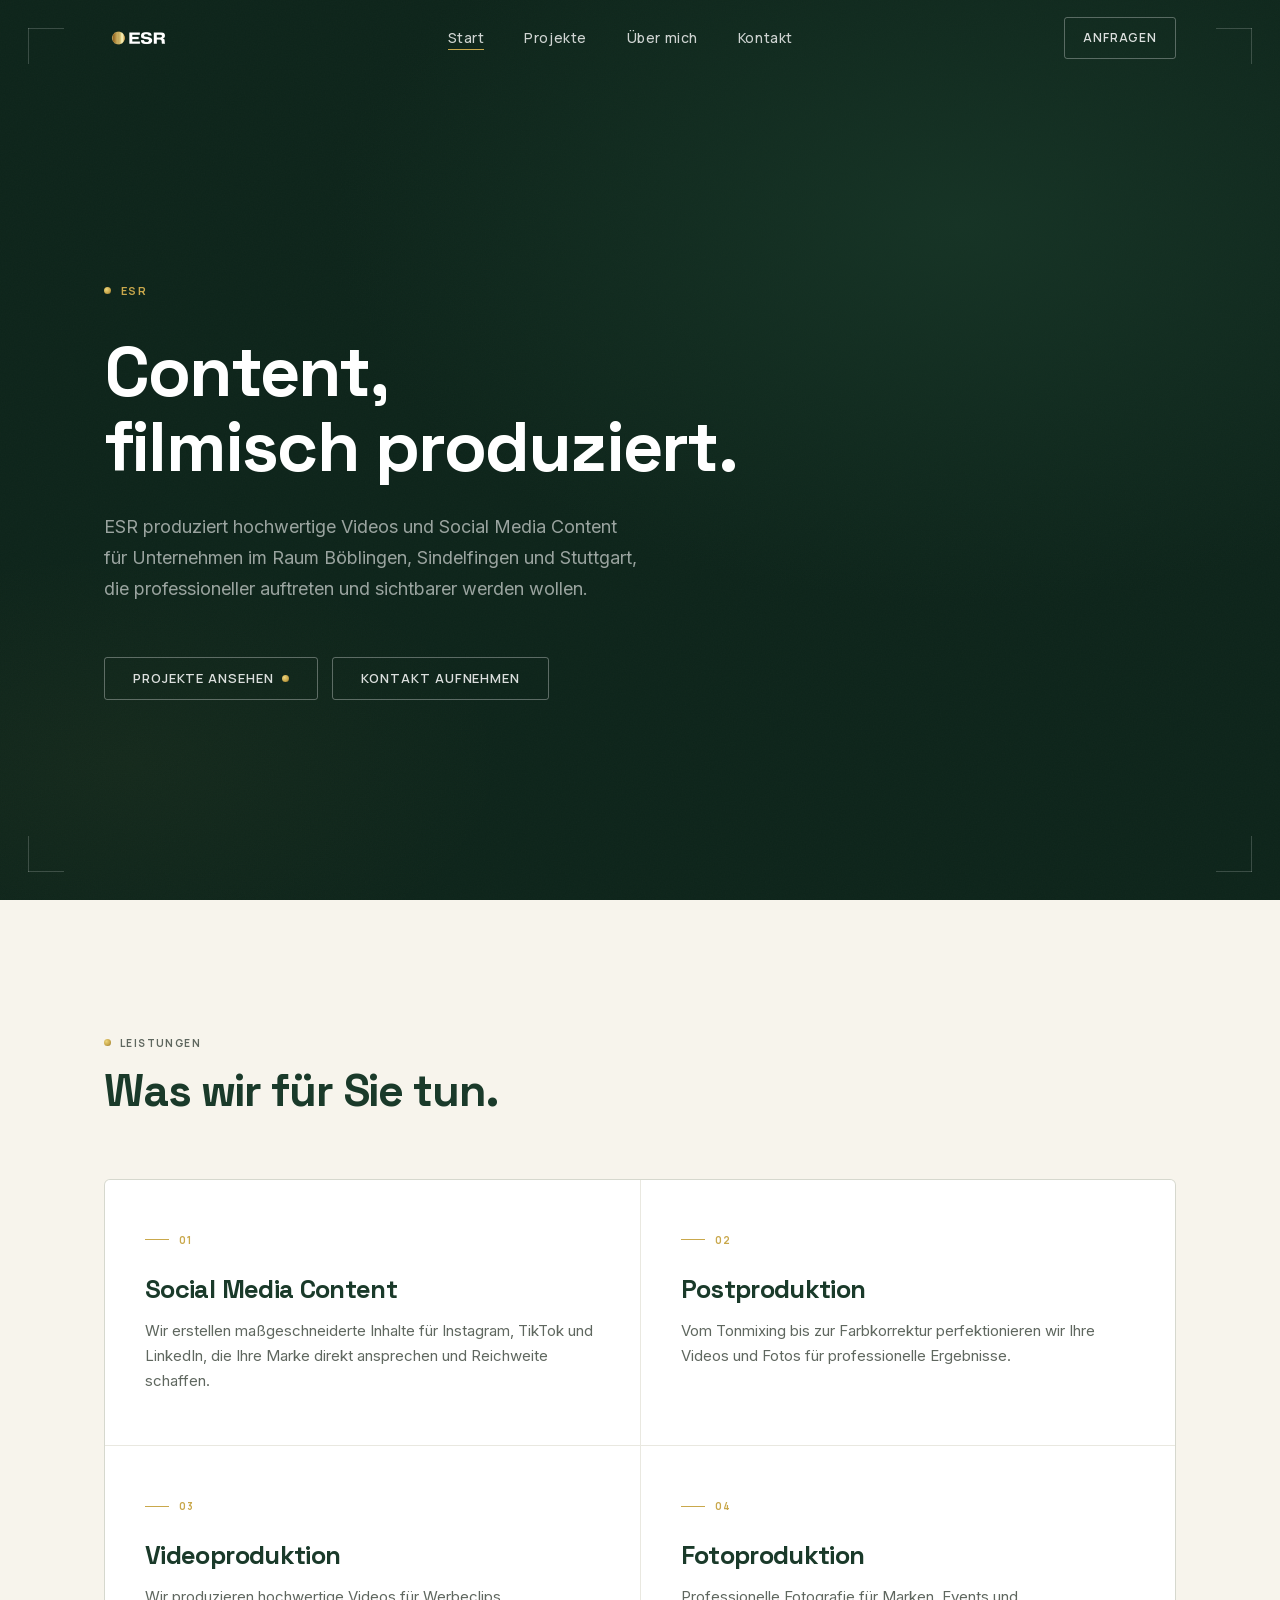
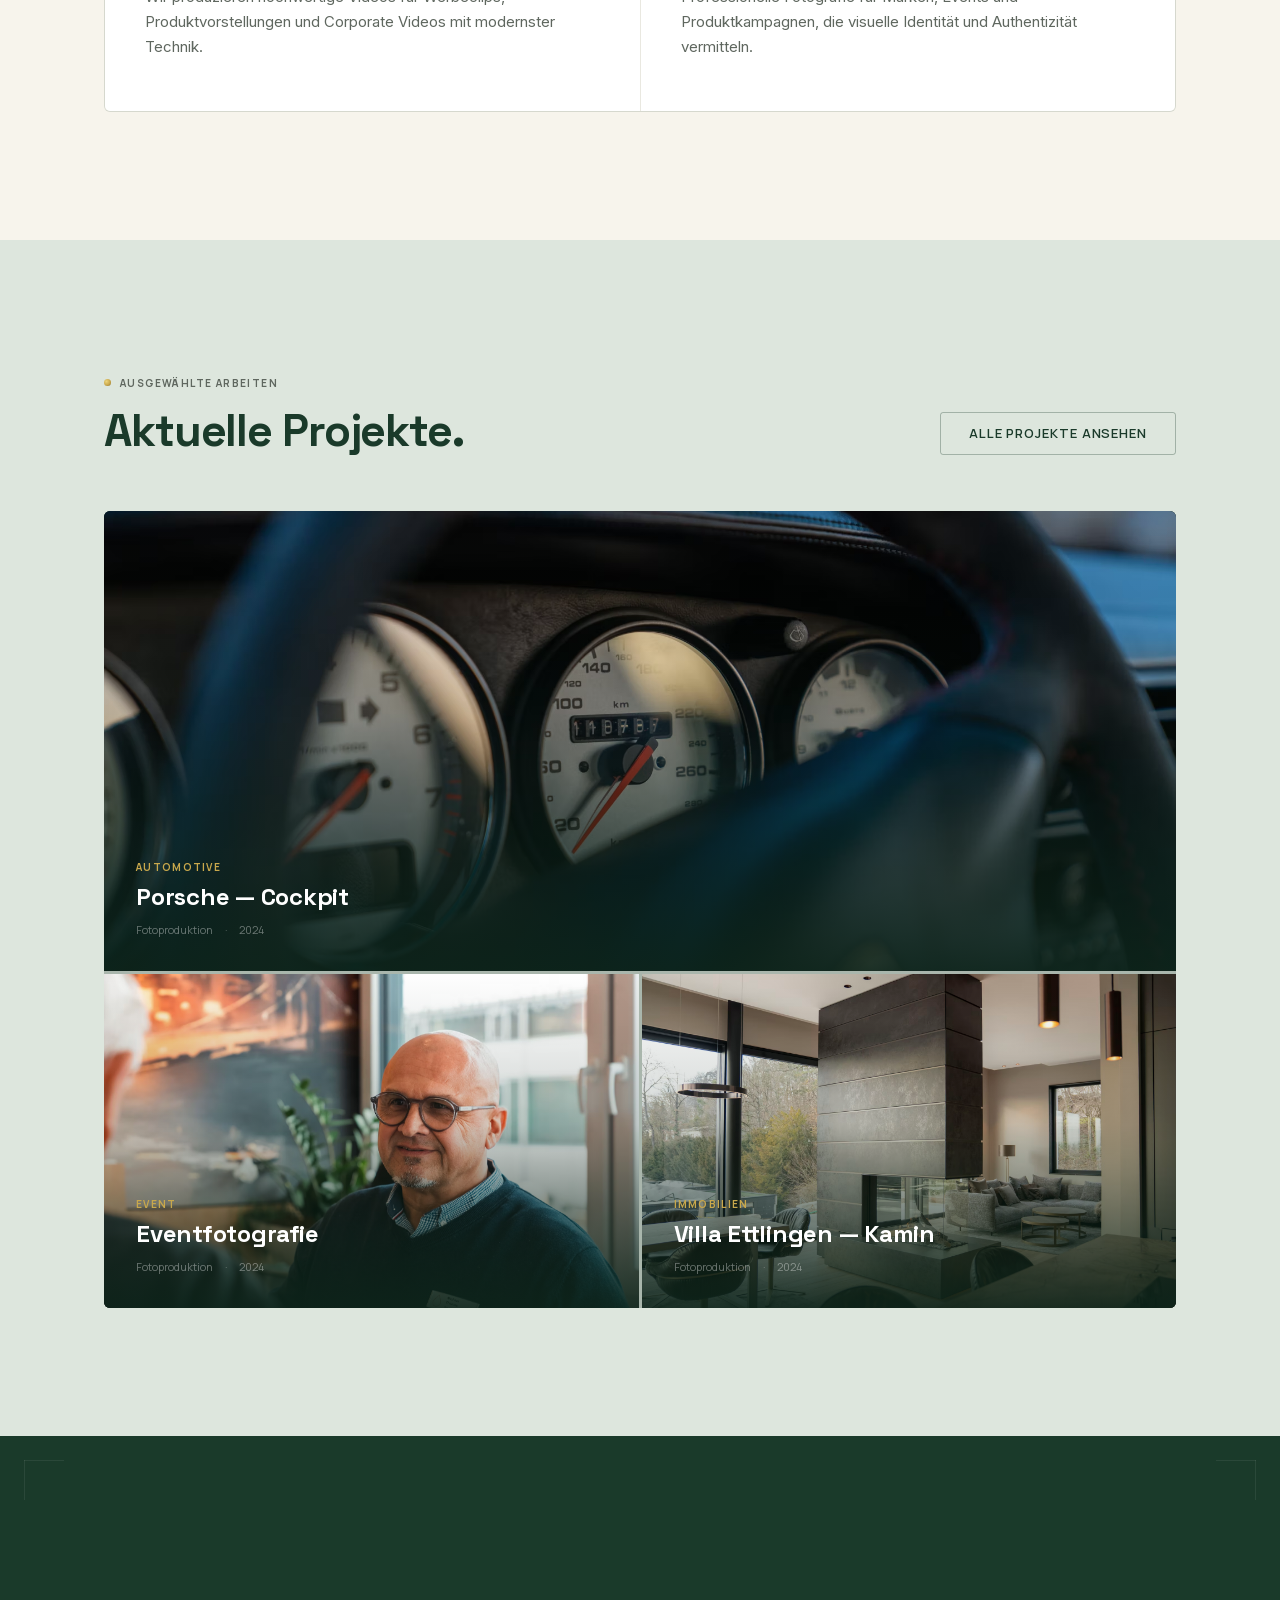
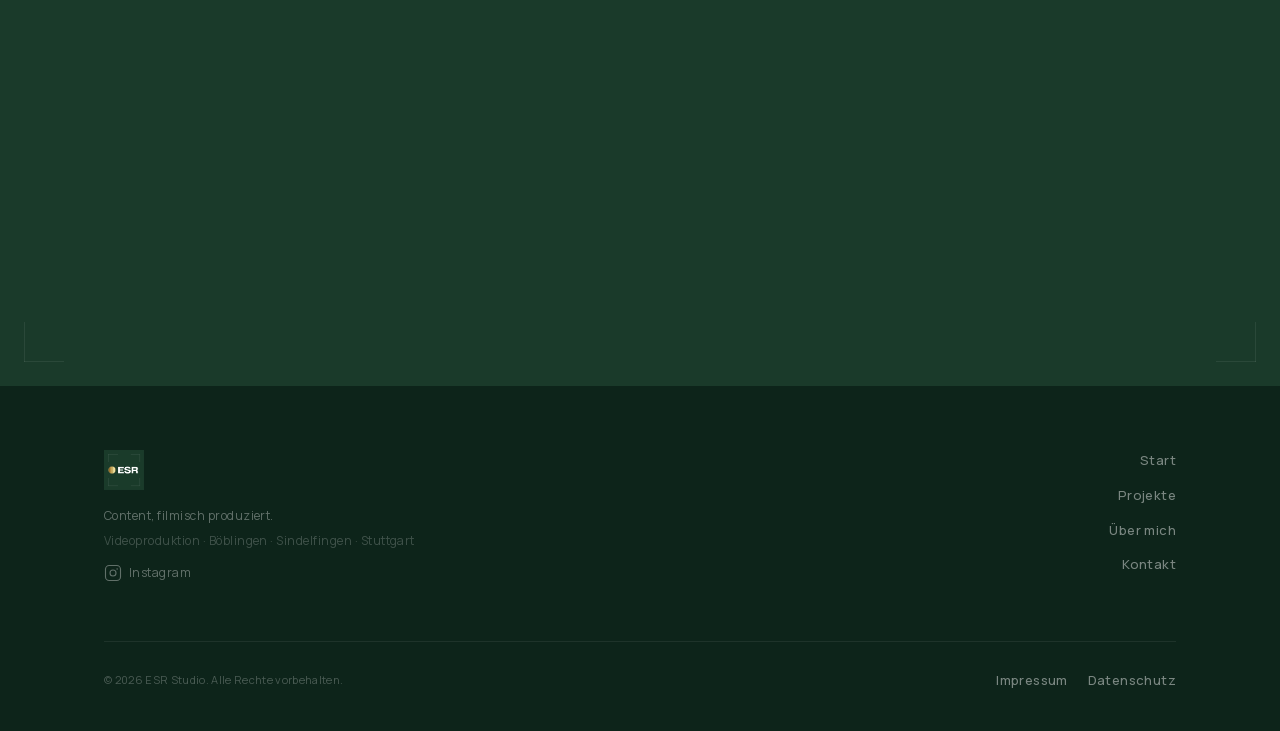
==== commit a5d991f9: "Optimize mobile & tablet layout, add sitemap and form improvements - Mobile (≤768px): smaller logo, " ====
--- a/index.html
+++ b/index.html
@@ -3,8 +3,54 @@
 <head>
   <meta charset="UTF-8">
   <meta name="viewport" content="width=device-width, initial-scale=1.0">
-  <title>ESR Studio — Content, filmisch produziert.</title>
-  <meta name="description" content="ESR erstellt hochwertige Videos, Social-Media-Inhalte und Markenvisuals für Unternehmen mit Ambitionen.">
+  <title>Videoproduktion Böblingen & Stuttgart | ESR Studio</title>
+  <meta name="description" content="ESR Studio – professionelle Videoproduktion und Social Media Content für Unternehmen im Raum Böblingen, Sindelfingen und Stuttgart. Kinematische Videos, die Ihre Marke sichtbar machen.">
+  <link rel="canonical" href="https://esrstudio.de/">
+  <meta property="og:title" content="Videoproduktion Böblingen & Stuttgart | ESR Studio">
+  <meta property="og:description" content="ESR Studio – professionelle Videoproduktion und Social Media Content für Unternehmen im Raum Böblingen, Sindelfingen und Stuttgart.">
+  <meta property="og:site_name" content="ESR Studio">
+  <meta property="og:type" content="website">
+  <meta property="og:url" content="https://esrstudio.de/">
+  <meta name="geo.region" content="DE-BW">
+  <meta name="geo.placename" content="Schönaich">
+  <meta name="geo.position" content="48.698;9.072">
+  <meta name="ICBM" content="48.698, 9.072">
+  <script type="application/ld+json">
+  {
+    "@context": "https://schema.org",
+    "@type": "LocalBusiness",
+    "name": "ESR Studio",
+    "description": "Professionelle Videoproduktion, Fotoproduktion und Social Media Content für Unternehmen im Raum Böblingen, Sindelfingen und Stuttgart.",
+    "url": "https://esrstudio.de",
+    "telephone": "+4917657697855",
+    "email": "info@esrstudio.de",
+    "address": {
+      "@type": "PostalAddress",
+      "streetAddress": "Zeppelinstraße 65",
+      "addressLocality": "Schönaich",
+      "postalCode": "71101",
+      "addressCountry": "DE"
+    },
+    "areaServed": [
+      { "@type": "City", "name": "Schönaich" },
+      { "@type": "City", "name": "Böblingen" },
+      { "@type": "City", "name": "Sindelfingen" },
+      { "@type": "City", "name": "Stuttgart" }
+    ],
+    "priceRange": "€€",
+    "sameAs": ["https://www.instagram.com/esr_visuals/"],
+    "hasOfferCatalog": {
+      "@type": "OfferCatalog",
+      "name": "Videoproduktion Leistungen",
+      "itemListElement": [
+        { "@type": "Offer", "itemOffered": { "@type": "Service", "name": "Videoproduktion" } },
+        { "@type": "Offer", "itemOffered": { "@type": "Service", "name": "Social Media Content" } },
+        { "@type": "Offer", "itemOffered": { "@type": "Service", "name": "Fotoproduktion" } },
+        { "@type": "Offer", "itemOffered": { "@type": "Service", "name": "Postproduktion" } }
+      ]
+    }
+  }
+  </script>
   <link rel="stylesheet" href="css/fonts.css">
   <link rel="stylesheet" href="css/styles.css">
 </head>
@@ -50,7 +96,7 @@
     <!-- ==================== HERO ==================== -->
     <section class="hero" id="hero">
       <div class="hero__video" aria-hidden="true">
-        <iframe src="https://www.youtube-nocookie.com/embed/IAYAgeidzU0?autoplay=1&mute=1&loop=1&controls=0&playlist=IAYAgeidzU0&showinfo=0&rel=0&modestbranding=1" frameborder="0" allow="autoplay; encrypted-media" allowfullscreen></iframe>
+        <video autoplay muted loop playsinline><source src="Video/AG1.mp4" type="video/mp4"></video>
       </div>
       <div class="hero__grain" aria-hidden="true"></div>
       <div class="hero__glow"  aria-hidden="true"></div>
@@ -60,7 +106,7 @@
         <div class="hero__content">
           <div class="hero__eyebrow hero-enter hero-enter-d1">
             <span class="gold-dot"></span>
-            ESR Studio
+            ESR
           </div>
 
           <h1 class="hero-enter hero-enter-d2">
@@ -69,7 +115,8 @@
 
           <p class="hero__sub hero-enter hero-enter-d3">
             ESR produziert hochwertige Videos und Social Media Content für
-            Unternehmen, die professioneller auftreten und sichtbarer werden wollen.
+            Unternehmen im Raum Böblingen, Sindelfingen und Stuttgart,
+            die professioneller auftreten und sichtbarer werden wollen.
           </p>
 
           <div class="hero__cta hero-enter hero-enter-d4">
@@ -204,6 +251,7 @@
                src="Brand_assets/ESR%20studio%20(2).avif"
                alt="ESR Studio">
           <p class="footer__tagline">Content, filmisch produziert.</p>
+          <p class="footer__tagline" style="font-size:0.75rem;opacity:0.6;margin-top:0.25rem;">Videoproduktion · Böblingen · Sindelfingen · Stuttgart</p>
           <a href="https://www.instagram.com/esr_visuals/" target="_blank" rel="noopener noreferrer" class="footer__instagram" aria-label="ESR Studio auf Instagram">
             <svg width="18" height="18" viewBox="0 0 24 24" fill="none" stroke="currentColor" stroke-width="1.5" stroke-linecap="round" stroke-linejoin="round"><rect x="2" y="2" width="20" height="20" rx="5" ry="5"/><circle cx="12" cy="12" r="4"/><circle cx="17.5" cy="6.5" r="1" fill="currentColor" stroke="none"/></svg>
             Instagram
@@ -217,8 +265,17 @@
         </nav>
       </div>
       <div class="footer__divider"></div>
+      <address style="display:none" itemscope itemtype="https://schema.org/LocalBusiness">
+        <span itemprop="name">ESR Studio</span>
+        <span itemprop="telephone">+4917657697855</span>
+        <span itemprop="email">info@esrstudio.de</span>
+        <span itemprop="streetAddress">Zeppelinstraße 65</span>
+        <span itemprop="addressLocality">Schönaich</span>
+        <span itemprop="postalCode">71101</span>
+        <span itemprop="addressCountry">DE</span>
+      </address>
       <div class="footer__bottom">
-        <p class="footer__copy">&copy; 2025 ESR Studio. Alle Rechte vorbehalten.</p>
+        <p class="footer__copy">&copy; 2026 ESR Studio. Alle Rechte vorbehalten.</p>
         <div class="footer__legal">
           <a href="impressum.html" class="footer__nav-link">Impressum</a>
           <a href="datenschutz.html" class="footer__nav-link">Datenschutz</a>
--- a/css/styles.css
+++ b/css/styles.css
@@ -411,15 +411,13 @@
   overflow: hidden;
 }
 
-.hero__video iframe {
-  position: absolute;
-  top: 50%;
-  left: 50%;
-  transform: translate(-50%, -50%);
-  width: 177.78vh;
-  height: 56.25vw;
-  min-width: 100%;
-  min-height: 100%;
+.hero__video video {
+  position: absolute;
+  top: 0;
+  left: 0;
+  width: 100%;
+  height: 100%;
+  object-fit: cover;
   pointer-events: none;
 }
 
@@ -672,24 +670,18 @@
   transition: transform .8s var(--ease);
 }
 .work-card:hover .work-card__video { transform: scale(1.04); }
-.work-card__video iframe {
-  position: absolute;
-  top: 50%;
-  left: 50%;
-  transform: translate(-50%, -50%);
-  width: 112%;
-  height: 112%;
+.work-card__video video {
+  position: absolute;
+  top: 0;
+  left: 0;
+  width: 100%;
+  height: 100%;
+  object-fit: cover;
   pointer-events: none;
 }
 
 .work-card--portrait {
   aspect-ratio: 9 / 16;
-}
-
-.work-card--portrait .work-card__video iframe {
-  width: 100%;
-  height: 100%;
-  transform: translate(-50%, -50%);
 }
 
 .work-card__placeholder-bg {
@@ -1287,6 +1279,30 @@
 }
 
 .btn--form:hover { background: var(--deep-pine); }
+.btn--form:disabled { opacity: .6; cursor: not-allowed; }
+
+.form-field-error {
+  display: block;
+  font-size: 11px;
+  color: #b94040;
+  margin-top: 5px;
+  min-height: 16px;
+}
+
+.form-group input[aria-invalid="true"],
+.form-group textarea[aria-invalid="true"] {
+  border-color: #b94040;
+}
+
+.form-error-global {
+  background: rgba(185,64,64,.08);
+  border: 1px solid rgba(185,64,64,.25);
+  color: #b94040;
+  font-size: 13px;
+  padding: 12px 16px;
+  border-radius: 3px;
+  margin-bottom: 20px;
+}
 
 .form-success {
   text-align: center;
@@ -1517,23 +1533,41 @@
     gap: 52px;
   }
   .contact-form-wrap { position: static; }
+
+  /* Tighter nav gap on tablet */
+  .nav__links { gap: 28px; }
+
+  /* Process grid 2-col on iPad to avoid cramping at mid-range widths */
+  .process-grid { grid-template-columns: repeat(2, 1fr); }
 }
 
 @media (max-width: 768px) {
   :root {
-    --section-gap: clamp(60px, 8vw, 100px);
+    --section-gap: clamp(56px, 8vw, 96px);
   }
 
   .nav__links,
   .nav__cta { display: none; }
   .nav__toggle { display: flex; }
 
+  /* Smaller logo on mobile */
+  .nav__logo-link { height: 48px; }
+
   .values__grid { grid-template-columns: 1fr; }
   .value-card { padding: 40px 28px; }
 
-  .work-grid {
-    grid-template-columns: 1fr;
-  }
+  /* Hero spacing */
+  .hero__eyebrow { margin-bottom: 20px; }
+  .hero h1 { margin-bottom: 18px; }
+  .hero__sub { margin-bottom: 36px; }
+
+  .work-grid { grid-template-columns: 1fr; }
+
+  /* Portrait video cards: shorter when stacked single-column */
+  .work-card--portrait { aspect-ratio: 4 / 5; }
+
+  /* Photo overlays always visible — no hover on touch devices */
+  .photo-card__overlay { opacity: 1; }
 
   .photo-grid { grid-template-columns: repeat(2, 1fr); }
   .work-grid .work-card:first-child,
@@ -1543,6 +1577,7 @@
   }
   .work-grid--full { grid-template-columns: 1fr; }
   .work-card__desc { display: none !important; }
+  .work-card__overlay { padding: 22px; }
 
   .process-grid { grid-template-columns: 1fr; }
   .process-card { padding: 40px 28px; }
@@ -1550,8 +1585,14 @@
   .section-header {
     flex-direction: column;
     align-items: flex-start;
-    gap: 20px;
+    gap: 16px;
+    margin-bottom: 36px;
   }
+
+  /* Section head spacing reductions */
+  .values__head { margin-bottom: 40px; }
+  .process-section__head { margin-bottom: 40px; }
+  .about-grid { gap: 40px; }
 
   .footer__inner {
     grid-template-columns: 1fr;
@@ -1570,14 +1611,57 @@
   }
 
   .contact-form-wrap { padding: 36px 24px; }
+  .contact-info > p { margin-bottom: 36px; }
   .form-row { grid-template-columns: 1fr; }
 
   .hero__cta { flex-direction: column; align-items: flex-start; }
   .hero__scroll { display: none; }
+
+  /* CTA banner */
+  .cta-banner p { margin-bottom: 36px; }
 }
 
 @media (max-width: 480px) {
-  .hero__content { padding-top: 20px; }
-  .work-card__overlay { padding: 20px; }
+  .hero__content { padding-top: 16px; }
+  .work-card__overlay { padding: 16px; }
   .photo-grid { grid-template-columns: 1fr; }
-}
+
+  /* Even smaller logo on very small phones */
+  .nav__logo-link { height: 40px; }
+
+  /* Full-width CTA buttons — better tap targets */
+  .hero__cta { gap: 10px; }
+  .hero__cta .btn { width: 100%; justify-content: center; }
+
+  /* Tighter card padding */
+  .value-card { padding: 32px 18px; }
+  .process-card { padding: 32px 20px; }
+
+  /* Contact form */
+  .contact-form-wrap { padding: 24px 16px; }
+}
+
+/* ===========================
+   Reduced Motion
+   =========================== */
+@media (prefers-reduced-motion: reduce) {
+  .reveal {
+    opacity: 1;
+    transform: none;
+    transition: none;
+  }
+  .reveal.in-view {
+    opacity: 1;
+    transform: none;
+  }
+  .hero-enter {
+    opacity: 1;
+    transform: none;
+    animation: none;
+  }
+  .hero__scroll-track { animation: none; }
+  .work-card__img,
+  .work-card__placeholder,
+  .work-card__video,
+  .photo-card__img { transition: none; }
+}
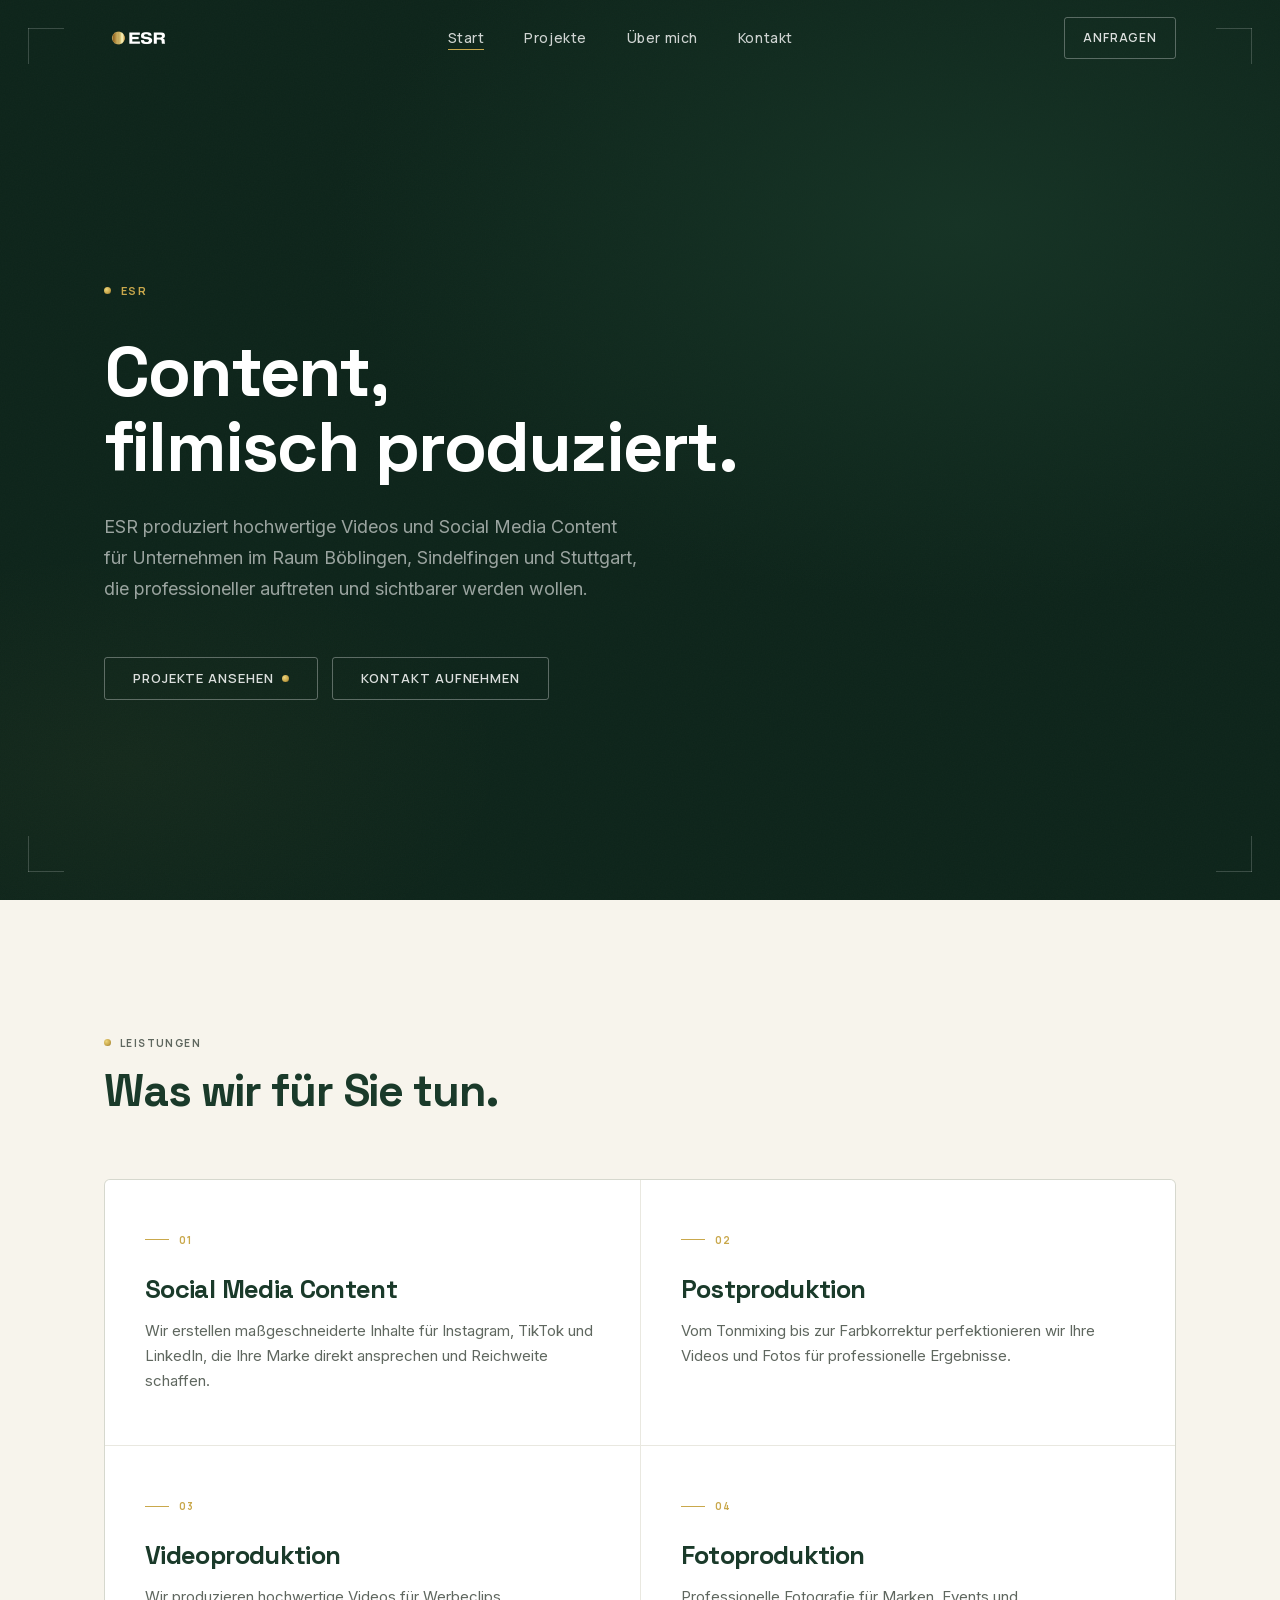
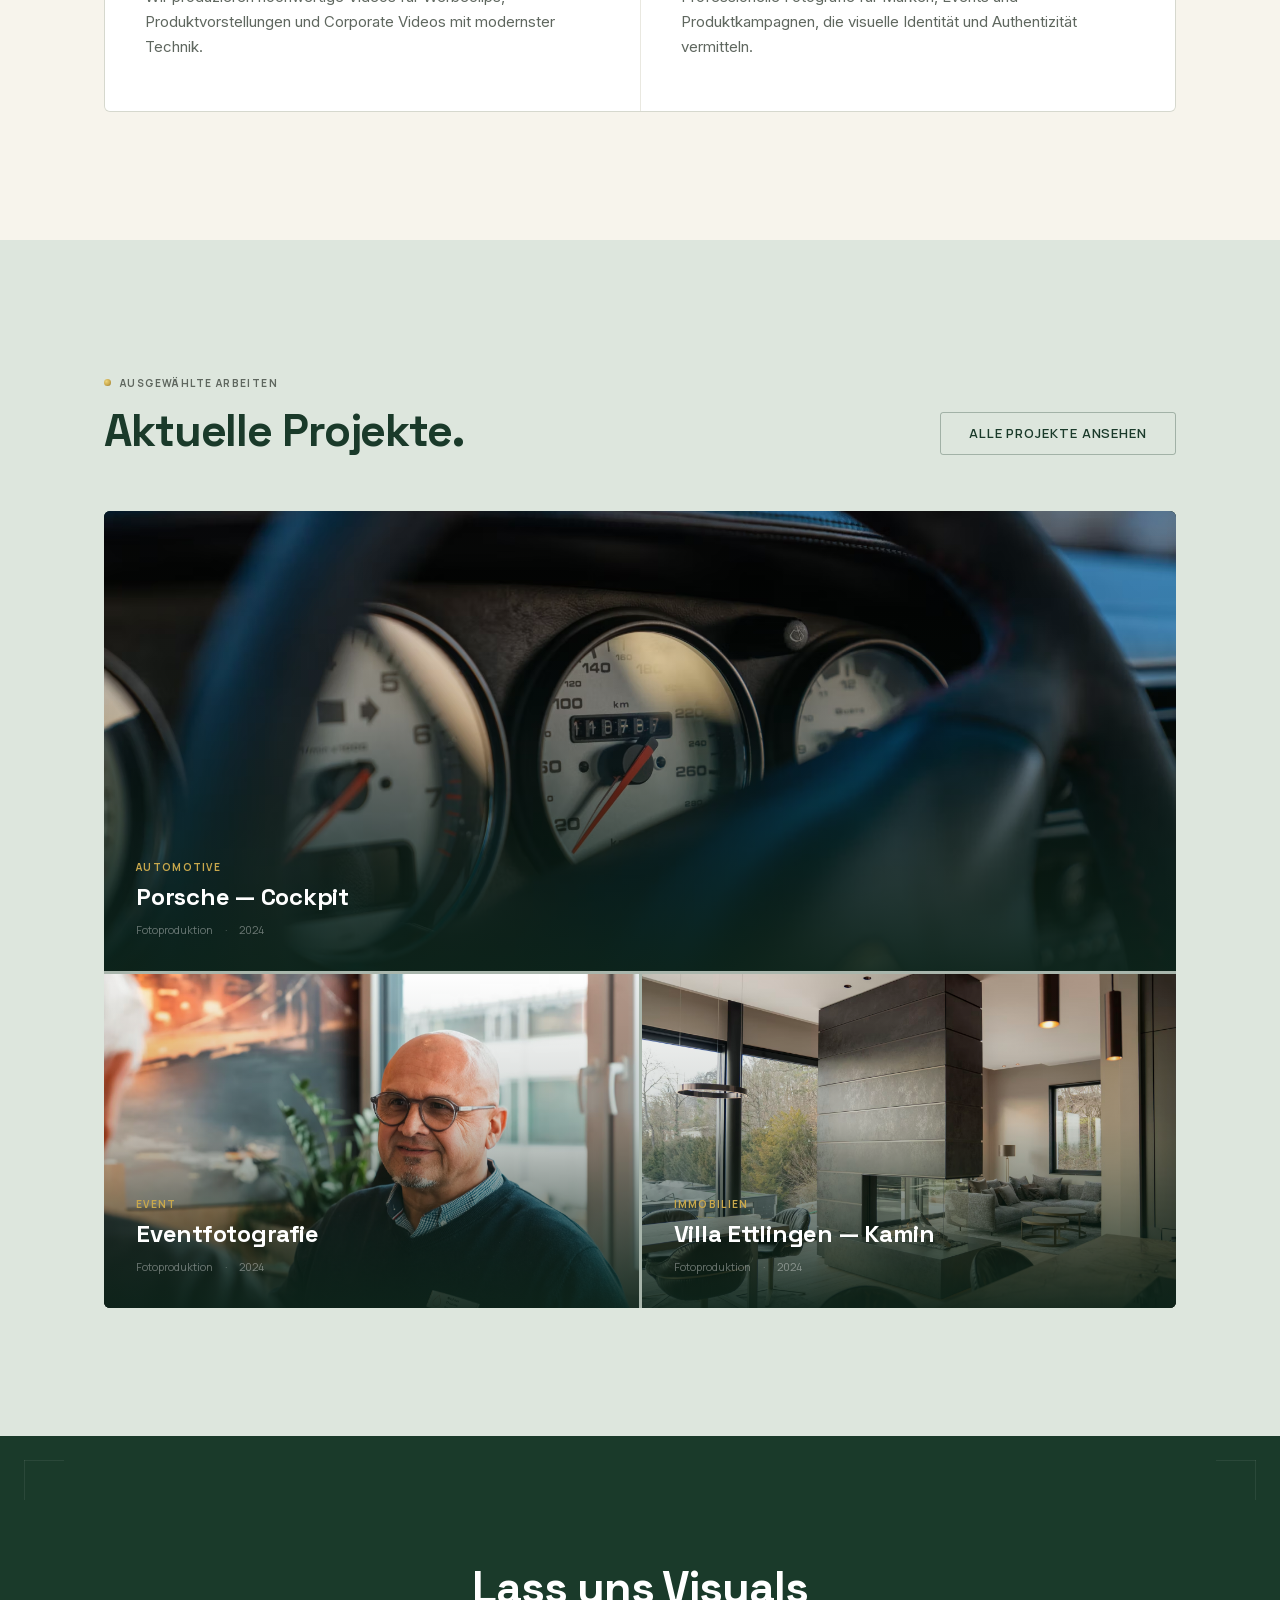
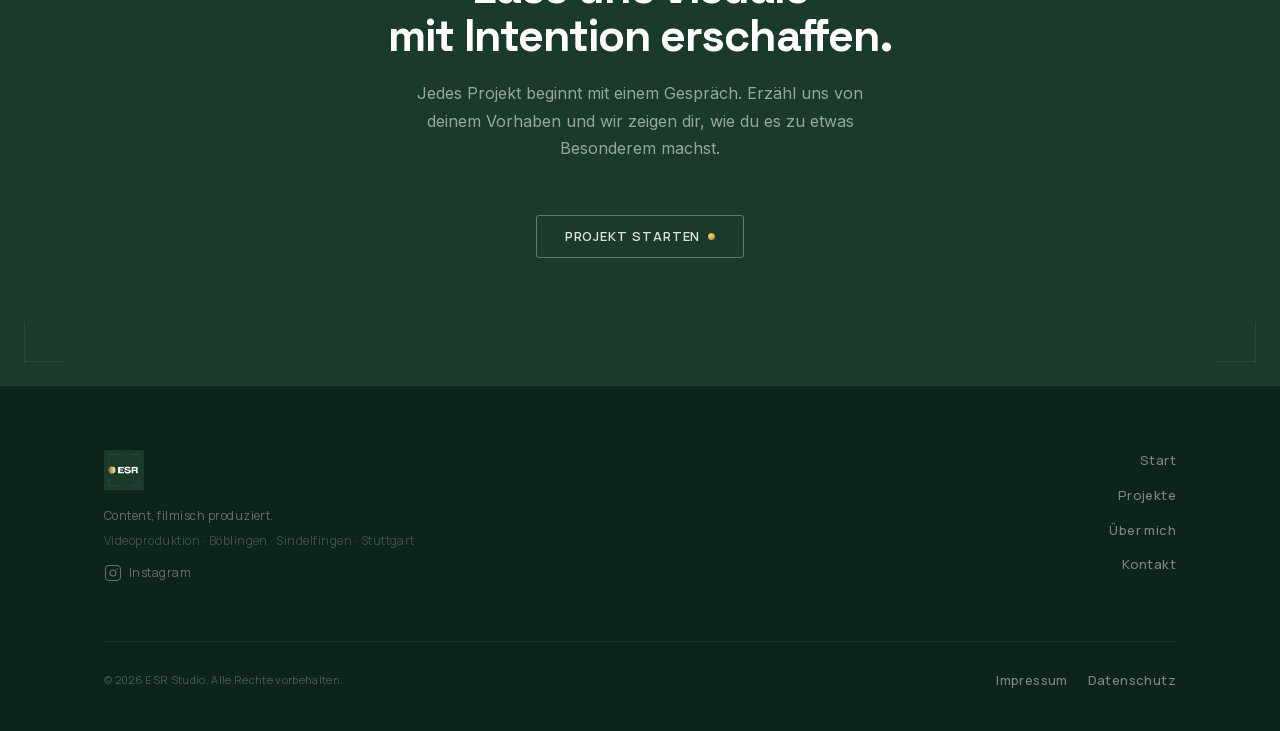
==== commit 497f65e5: "Improve page load performance: defer hero video, add preload hints, lazy-load images Co-Authored-By:" ====
--- a/index.html
+++ b/index.html
@@ -5,12 +5,12 @@
   <meta name="viewport" content="width=device-width, initial-scale=1.0">
   <title>Videoproduktion Böblingen & Stuttgart | ESR Studio</title>
   <meta name="description" content="ESR Studio – professionelle Videoproduktion und Social Media Content für Unternehmen im Raum Böblingen, Sindelfingen und Stuttgart. Kinematische Videos, die Ihre Marke sichtbar machen.">
-  <link rel="canonical" href="https://esrstudio.de/">
+  <link rel="canonical" href="https://esr-studio.de/">
   <meta property="og:title" content="Videoproduktion Böblingen & Stuttgart | ESR Studio">
   <meta property="og:description" content="ESR Studio – professionelle Videoproduktion und Social Media Content für Unternehmen im Raum Böblingen, Sindelfingen und Stuttgart.">
   <meta property="og:site_name" content="ESR Studio">
   <meta property="og:type" content="website">
-  <meta property="og:url" content="https://esrstudio.de/">
+  <meta property="og:url" content="https://esr-studio.de/">
   <meta name="geo.region" content="DE-BW">
   <meta name="geo.placename" content="Schönaich">
   <meta name="geo.position" content="48.698;9.072">
@@ -21,7 +21,7 @@
     "@type": "LocalBusiness",
     "name": "ESR Studio",
     "description": "Professionelle Videoproduktion, Fotoproduktion und Social Media Content für Unternehmen im Raum Böblingen, Sindelfingen und Stuttgart.",
-    "url": "https://esrstudio.de",
+    "url": "https://esr-studio.de",
     "telephone": "+4917657697855",
     "email": "info@esrstudio.de",
     "address": {
@@ -51,6 +51,8 @@
     }
   }
   </script>
+  <link rel="preload" as="font" href="fonts/space-grotesk-latin.woff2" type="font/woff2" crossorigin>
+  <link rel="preload" as="image" href="Brand_assets/Kopie%20von%20ESR%20studio%20(1).avif">
   <link rel="stylesheet" href="css/fonts.css">
   <link rel="stylesheet" href="css/styles.css">
 </head>
@@ -64,7 +66,9 @@
         <img class="logo"
              src="Brand_assets/Kopie%20von%20ESR%20studio%20(1).avif"
              alt="ESR Studio"
-             height="72">
+             height="72"
+             fetchpriority="high"
+             decoding="async">
       </a>
 
       <ul class="nav__links" role="list">
@@ -96,7 +100,7 @@
     <!-- ==================== HERO ==================== -->
     <section class="hero" id="hero">
       <div class="hero__video" aria-hidden="true">
-        <video autoplay muted loop playsinline><source src="Video/AG1.mp4" type="video/mp4"></video>
+        <video id="heroVideo" muted loop playsinline preload="none"><source data-src="Video/AG1.mp4" type="video/mp4"></video>
       </div>
       <div class="hero__grain" aria-hidden="true"></div>
       <div class="hero__glow"  aria-hidden="true"></div>
@@ -184,7 +188,7 @@
         <div class="work-grid">
 
           <div class="work-card reveal">
-            <img src="Pictures/DSC08660.avif" alt="Porsche Cockpit" class="work-card__img">
+            <img src="Pictures/DSC08660.avif" alt="Porsche Cockpit" class="work-card__img" loading="lazy" decoding="async">
             <div class="work-card__overlay">
               <div class="work-card__cat">Automotive</div>
               <div class="work-card__title">Porsche — Cockpit</div>
@@ -197,7 +201,7 @@
           </div>
 
           <div class="work-card reveal reveal-d1">
-            <img src="Pictures/DSC01174.avif" alt="Eventfotografie" class="work-card__img">
+            <img src="Pictures/DSC01174.avif" alt="Eventfotografie" class="work-card__img" loading="lazy" decoding="async">
             <div class="work-card__overlay">
               <div class="work-card__cat">Event</div>
               <div class="work-card__title">Eventfotografie</div>
@@ -210,7 +214,7 @@
           </div>
 
           <div class="work-card reveal reveal-d2">
-            <img src="Pictures/DSC09881.avif" alt="Immobilienfotografie Kamin" class="work-card__img">
+            <img src="Pictures/DSC09881.avif" alt="Immobilienfotografie Kamin" class="work-card__img" loading="lazy" decoding="async">
             <div class="work-card__overlay">
               <div class="work-card__cat">Immobilien</div>
               <div class="work-card__title">Villa Ettlingen — Kamin</div>
--- a/css/styles.css
+++ b/css/styles.css
@@ -714,6 +714,34 @@
 .work-card:hover .work-card__play {
   opacity: .9;
   transform: scale(1.08);
+}
+
+/* Touch play button — injected by JS on touch devices, visible on all screen sizes */
+.work-card__play-touch {
+  position: absolute;
+  top: 50%;
+  left: 50%;
+  transform: translate(-50%, -50%);
+  width: 68px;
+  height: 68px;
+  border-radius: 50%;
+  background: rgba(13,36,26,.45);
+  border: 2px solid rgba(201,168,76,.85);
+  display: flex;
+  align-items: center;
+  justify-content: center;
+  z-index: 4;
+  pointer-events: none;
+  transition: opacity .35s, transform .35s;
+  animation: tap-pulse 2.4s ease-in-out infinite;
+}
+@keyframes tap-pulse {
+  0%, 100% { box-shadow: 0 0 0 0 rgba(201,168,76,.45); }
+  55%       { box-shadow: 0 0 0 14px rgba(201,168,76,0); }
+}
+.work-card--active .work-card__play-touch {
+  opacity: 0;
+  transform: translate(-50%, -50%) scale(.8);
 }
 
 .work-card__overlay {
@@ -1566,15 +1594,27 @@
   /* Portrait video cards: shorter when stacked single-column */
   .work-card--portrait { aspect-ratio: 4 / 5; }
 
+  /* Tap-to-play: active card state on touch */
+  .work-card--active {
+    transform: scale(1.04);
+    z-index: 2;
+    box-shadow: 0 0 0 2px rgba(201,168,76,.55), 0 16px 48px rgba(0,0,0,.55);
+  }
+  .work-card--active .work-card__video { transform: scale(1.06); }
+  .work-card--active .work-card__overlay {
+    background: linear-gradient(to top, rgba(13,36,26,.9) 0%, rgba(13,36,26,.2) 55%, transparent 100%);
+  }
+
   /* Photo overlays always visible — no hover on touch devices */
   .photo-card__overlay { opacity: 1; }
 
   .photo-grid { grid-template-columns: repeat(2, 1fr); }
-  .work-grid .work-card:first-child,
-  .work-grid--full .work-card:first-child {
+  .work-grid .work-card:not(.work-card--portrait):first-child,
+  .work-grid--full .work-card:not(.work-card--portrait):first-child {
     grid-column: auto;
     aspect-ratio: 16 / 9;
   }
+  .work-grid--equal .work-card--portrait:first-child { aspect-ratio: 4 / 5; }
   .work-grid--full { grid-template-columns: 1fr; }
   .work-card__desc { display: none !important; }
   .work-card__overlay { padding: 22px; }
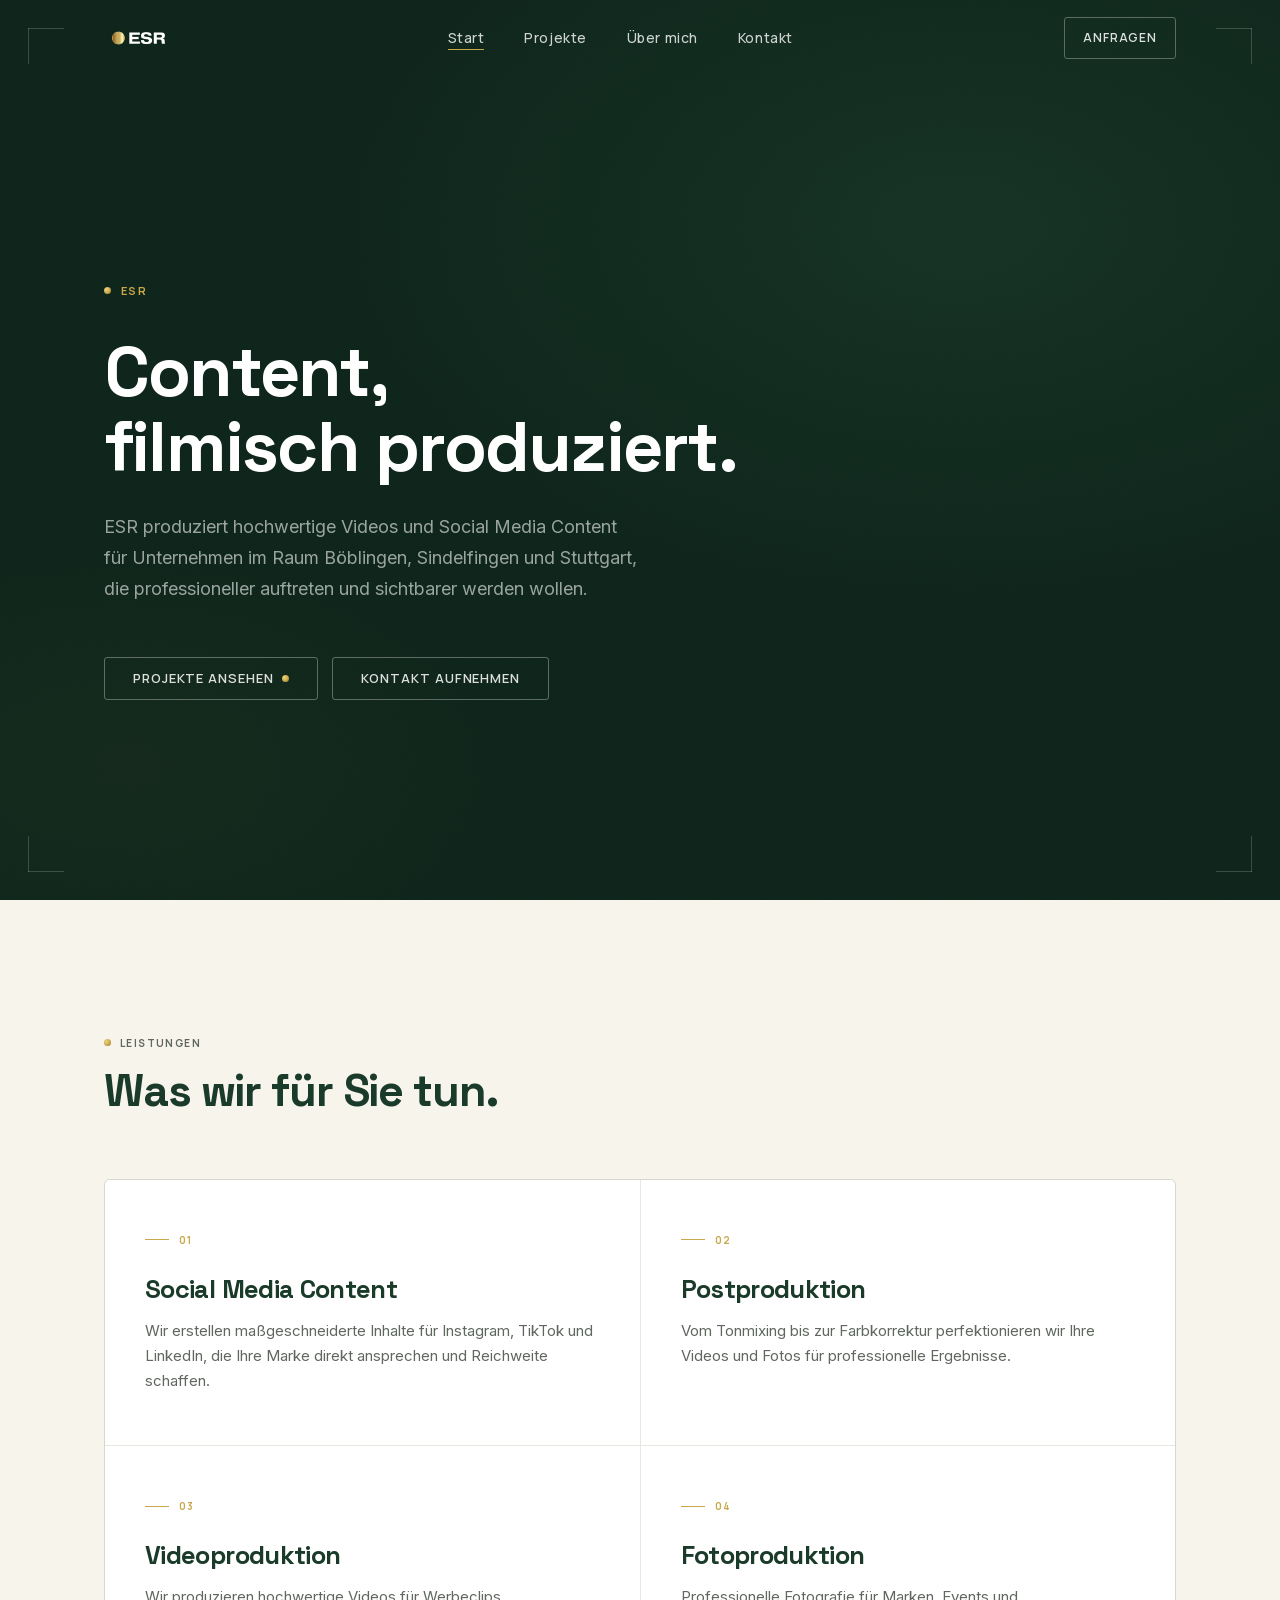
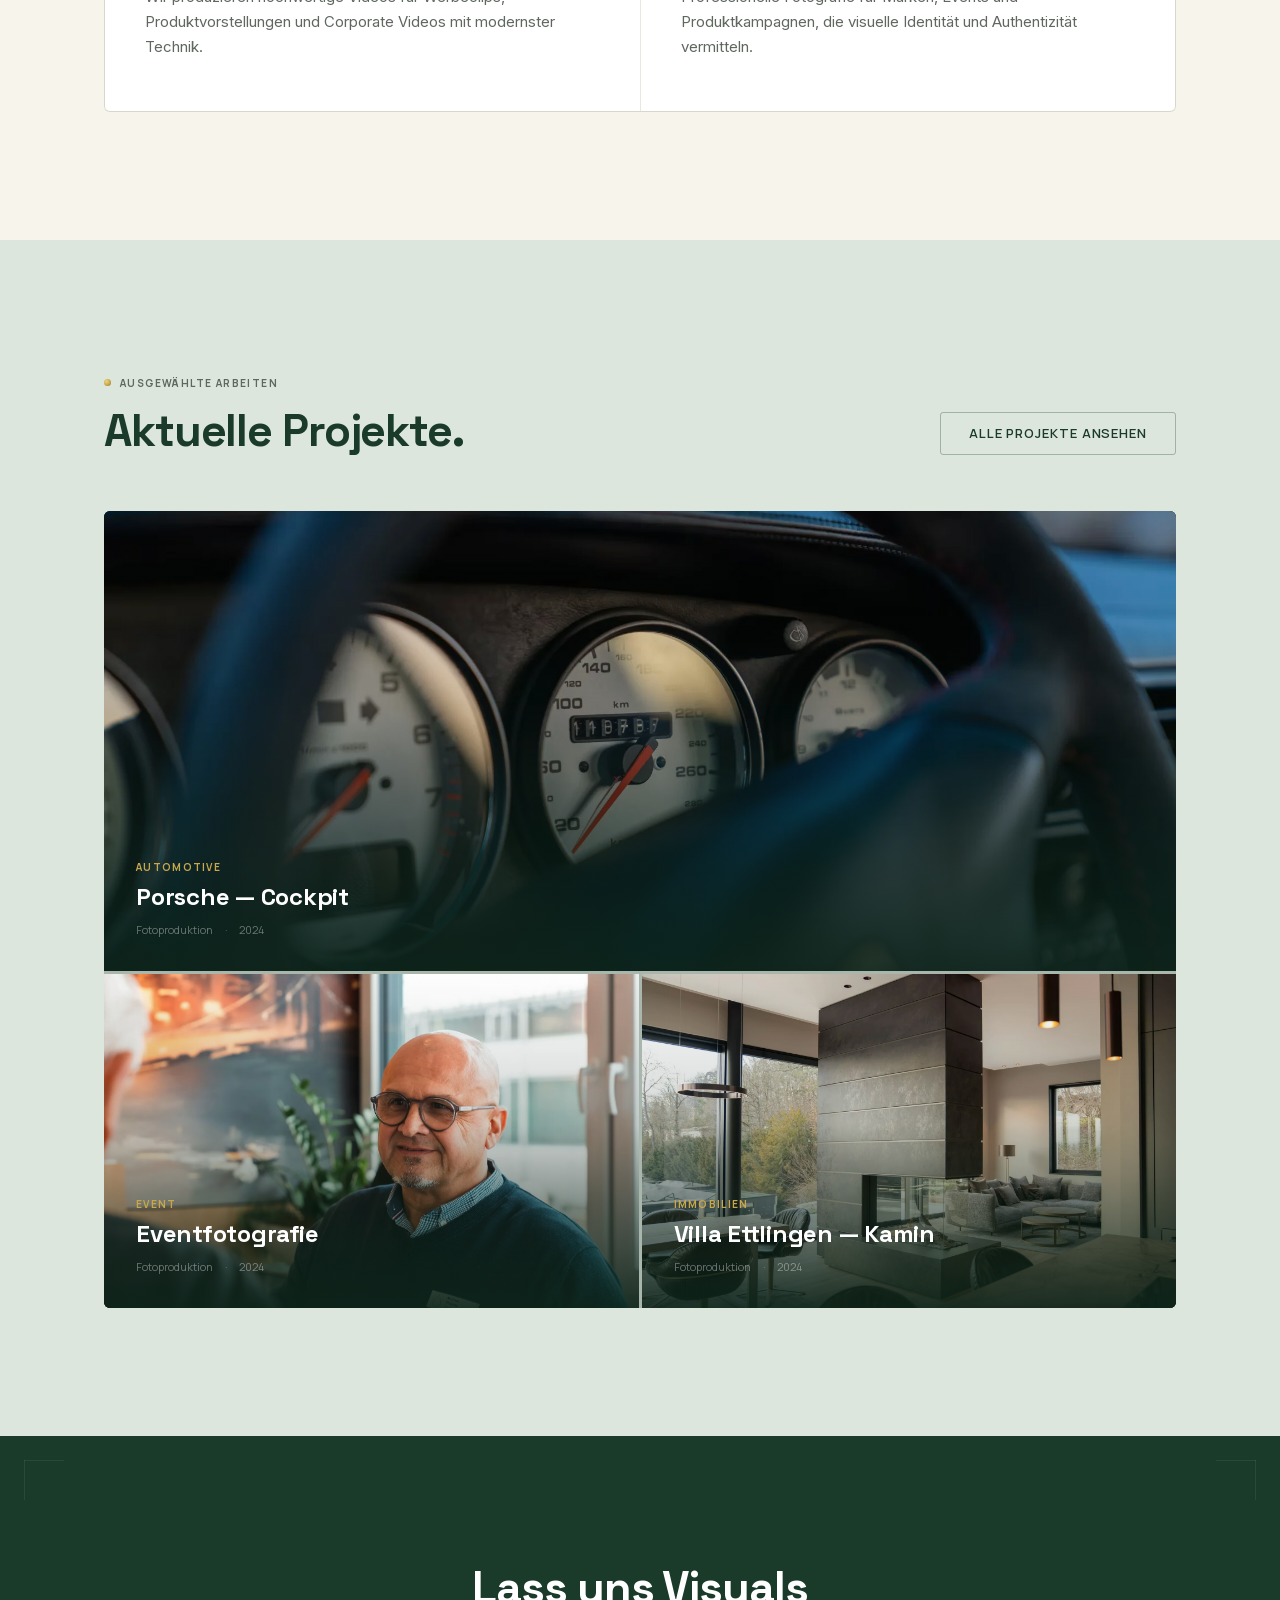
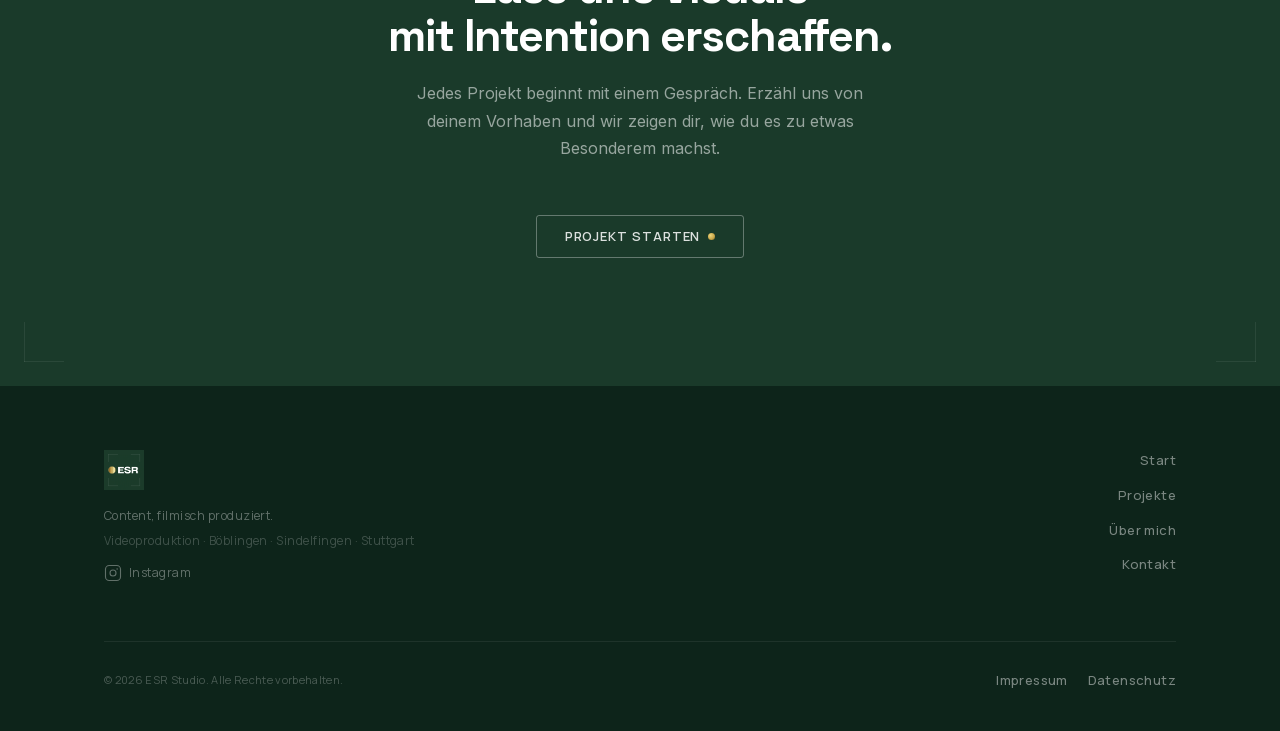
==== commit 87cbabea: "Add scroll reveal, squeeze video carousels, and cross-browser fixes Scroll reveal - New js/scroll-re" ====
--- a/index.html
+++ b/index.html
@@ -52,7 +52,13 @@
   }
   </script>
   <link rel="preload" as="font" href="fonts/space-grotesk-latin.woff2" type="font/woff2" crossorigin>
-  <link rel="preload" as="image" href="Brand_assets/Kopie%20von%20ESR%20studio%20(1).avif">
+  <link rel="preload" as="image" href="Brand_assets/Kopie%20von%20ESR%20studio%20(1).webp">
+  <link rel="icon" type="image/x-icon" href="favicon/favicon.ico">
+  <link rel="icon" type="image/png" sizes="32x32" href="favicon/favicon-32x32.png">
+  <link rel="icon" type="image/png" sizes="16x16" href="favicon/favicon-16x16.png">
+  <link rel="apple-touch-icon" sizes="180x180" href="favicon/apple-touch-icon.png">
+  <link rel="manifest" href="favicon/site.webmanifest">
+  <meta name="theme-color" content="#0d241a">
   <link rel="stylesheet" href="css/fonts.css">
   <link rel="stylesheet" href="css/styles.css">
 </head>
@@ -64,7 +70,7 @@
 
       <a href="index.html" class="nav__logo-link" aria-label="ESR Studio — Startseite">
         <img class="logo"
-             src="Brand_assets/Kopie%20von%20ESR%20studio%20(1).avif"
+             src="Brand_assets/Kopie%20von%20ESR%20studio%20(1).webp"
              alt="ESR Studio"
              height="72"
              fetchpriority="high"
@@ -137,7 +143,7 @@
     <!-- ==================== LEISTUNGEN ==================== -->
     <section class="section values">
       <div class="container">
-        <div class="values__head reveal">
+        <div class="values__head">
           <div class="section-label">
             <span class="gold-dot"></span> Leistungen
           </div>
@@ -145,25 +151,25 @@
         </div>
 
         <div class="values__grid">
-          <div class="value-card reveal reveal-d1">
+          <div class="value-card">
             <div class="value-card__num">01</div>
             <h3>Social Media Content</h3>
             <p>Wir erstellen maßgeschneiderte Inhalte für Instagram, TikTok und LinkedIn, die Ihre Marke direkt ansprechen und Reichweite schaffen.</p>
           </div>
 
-          <div class="value-card reveal reveal-d2">
+          <div class="value-card">
             <div class="value-card__num">02</div>
             <h3>Postproduktion</h3>
             <p>Vom Tonmixing bis zur Farbkorrektur perfektionieren wir Ihre Videos und Fotos für professionelle Ergebnisse.</p>
           </div>
 
-          <div class="value-card reveal reveal-d3">
+          <div class="value-card">
             <div class="value-card__num">03</div>
             <h3>Videoproduktion</h3>
             <p>Wir produzieren hochwertige Videos für Werbeclips, Produktvorstellungen und Corporate Videos mit modernster Technik.</p>
           </div>
 
-          <div class="value-card reveal reveal-d4">
+          <div class="value-card">
             <div class="value-card__num">04</div>
             <h3>Fotoproduktion</h3>
             <p>Professionelle Fotografie für Marken, Events und Produktkampagnen, die visuelle Identität und Authentizität vermitteln.</p>
@@ -175,7 +181,7 @@
     <!-- ==================== SELECTED WORK ==================== -->
     <section class="section work-section">
       <div class="container">
-        <div class="section-header reveal">
+        <div class="section-header">
           <div class="section-header__left">
             <div class="section-label">
               <span class="gold-dot"></span> Ausgewählte Arbeiten
@@ -187,8 +193,8 @@
 
         <div class="work-grid">
 
-          <div class="work-card reveal">
-            <img src="Pictures/DSC08660.avif" alt="Porsche Cockpit" class="work-card__img" loading="lazy" decoding="async">
+          <div class="work-card">
+            <img src="Pictures/DSC08660.webp" alt="Porsche Cockpit" class="work-card__img" loading="lazy" decoding="async">
             <div class="work-card__overlay">
               <div class="work-card__cat">Automotive</div>
               <div class="work-card__title">Porsche — Cockpit</div>
@@ -200,8 +206,8 @@
             </div>
           </div>
 
-          <div class="work-card reveal reveal-d1">
-            <img src="Pictures/DSC01174.avif" alt="Eventfotografie" class="work-card__img" loading="lazy" decoding="async">
+          <div class="work-card">
+            <img src="Pictures/DSC01174.webp" alt="Eventfotografie" class="work-card__img" loading="lazy" decoding="async">
             <div class="work-card__overlay">
               <div class="work-card__cat">Event</div>
               <div class="work-card__title">Eventfotografie</div>
@@ -213,8 +219,8 @@
             </div>
           </div>
 
-          <div class="work-card reveal reveal-d2">
-            <img src="Pictures/DSC09881.avif" alt="Immobilienfotografie Kamin" class="work-card__img" loading="lazy" decoding="async">
+          <div class="work-card">
+            <img src="Pictures/DSC09881.webp" alt="Immobilienfotografie Kamin" class="work-card__img" loading="lazy" decoding="async">
             <div class="work-card__overlay">
               <div class="work-card__cat">Immobilien</div>
               <div class="work-card__title">Villa Ettlingen — Kamin</div>
@@ -233,12 +239,12 @@
     <!-- ==================== CTA ==================== -->
     <section class="section cta-banner">
       <div class="container">
-        <h2 class="reveal">Lass uns Visuals<br>mit Intention erschaffen.</h2>
-        <p class="reveal reveal-d1">
+        <h2>Lass uns Visuals<br>mit Intention erschaffen.</h2>
+        <p>
           Jedes Projekt beginnt mit einem Gespräch. Erzähl uns von deinem
           Vorhaben und wir zeigen dir, wie du es zu etwas Besonderem machst.
         </p>
-        <a href="contact.html" class="btn btn--outline reveal reveal-d2">
+        <a href="contact.html" class="btn btn--outline">
           Projekt starten <span class="gold-dot"></span>
         </a>
       </div>
@@ -252,7 +258,7 @@
       <div class="footer__inner">
         <div>
           <img class="footer__brand-logo"
-               src="Brand_assets/ESR%20studio%20(2).avif"
+               src="Brand_assets/ESR%20studio%20(2).webp"
                alt="ESR Studio">
           <p class="footer__tagline">Content, filmisch produziert.</p>
           <p class="footer__tagline" style="font-size:0.75rem;opacity:0.6;margin-top:0.25rem;">Videoproduktion · Böblingen · Sindelfingen · Stuttgart</p>
@@ -289,5 +295,6 @@
   </footer>
 
   <script src="js/main.js"></script>
+  <script src="js/scroll-reveal.js" defer></script>
 </body>
 </html>
--- a/css/styles.css
+++ b/css/styles.css
@@ -315,11 +315,18 @@
 .nav__toggle {
   display: none;
   flex-direction: column;
+  align-items: center;
+  justify-content: center;
   gap: 5px;
+  /* 44×44 Tippfläche, das Symbol bleibt optisch am rechten Rand */
+  width: 44px;
+  height: 44px;
+  margin-right: -11px;
   cursor: pointer;
-  padding: 4px;
+  padding: 0;
   background: none;
   border: none;
+  -webkit-tap-highlight-color: transparent;
 }
 
 .nav__toggle span {
@@ -376,8 +383,14 @@
 
 .nav__mobile-close {
   position: absolute;
-  top: 24px;
-  right: var(--gutter);
+  top: 12px;
+  right: calc(var(--gutter) - 12px);
+  /* 44×44 Tippfläche */
+  display: grid;
+  place-items: center;
+  width: 44px;
+  height: 44px;
+  padding: 0;
   background: none;
   border: none;
   color: rgba(255,255,255,.5);
@@ -743,6 +756,35 @@
   opacity: 0;
   transform: translate(-50%, -50%) scale(.8);
 }
+.work-card__sound-btn {
+  position: absolute;
+  top: 14px;
+  right: 14px;
+  width: 34px;
+  height: 34px;
+  border-radius: 50%;
+  background: rgba(13,36,26,.55);
+  border: 1.5px solid rgba(201,168,76,.7);
+  display: flex;
+  align-items: center;
+  justify-content: center;
+  z-index: 6;
+  cursor: pointer;
+  opacity: 0;
+  transition: opacity .25s, background .2s;
+  backdrop-filter: blur(6px);
+  -webkit-backdrop-filter: blur(6px);
+  padding: 0;
+  outline: none;
+}
+.work-card:hover .work-card__sound-btn,
+.work-card--active .work-card__sound-btn {
+  opacity: 1;
+}
+.work-card__sound-btn:hover {
+  background: rgba(13,36,26,.8);
+}
+.work-card__sound-btn svg { display: block; }
 
 .work-card__overlay {
   position: absolute;
@@ -895,6 +937,18 @@
 }
 .footer__nav-link:hover { color: var(--gold); }
 
+/* Touch: größere Tippflächen im Footer, optisch gleicher Abstand */
+@media (pointer: coarse) {
+  .footer__nav-link,
+  .footer__instagram {
+    display: inline-flex;
+    align-items: center;
+    min-height: 44px;
+  }
+  .footer__nav { row-gap: 0 !important; }
+  .footer__instagram { margin-top: 2px; }
+}
+
 .footer__divider {
   height: 1px;
   background: rgba(255,255,255,.07);
@@ -964,6 +1018,7 @@
 .legal-content a {
   color: var(--gold);
   text-decoration: underline;
+  overflow-wrap: anywhere; /* lange URLs umbrechen statt seitlich überstehen */
 }
 
 .legal-content ul {
@@ -1332,6 +1387,9 @@
   margin-bottom: 20px;
 }
 
+.form-error-global a { color: inherit; text-decoration: underline; }
+.form-success h3:focus { outline: none; } /* Fokus nur für Screenreader */
+
 .form-success {
   text-align: center;
   padding: 48px 24px;
@@ -1445,6 +1503,237 @@
 .work-grid--equal .work-card--portrait:first-child {
   aspect-ratio: 9 / 16;
 }
+/* Full-width card inside equal grid */
+.work-card--wide {
+  grid-column: 1 / -1;
+  aspect-ratio: 21 / 9;
+}
+
+/* Portrait-row grid: alle Videos nebeneinander in 9:16 (Fallback ohne JS,
+   sonst wird daraus das Squeeze-Karussell) */
+.work-grid--portrait-row {
+  grid-template-columns: repeat(5, 1fr);
+}
+/* Cancel the "first card spans full width" rule from base .work-grid */
+.work-grid--portrait-row .work-card:first-child {
+  grid-column: auto;
+  aspect-ratio: 9 / 16;
+}
+.work-grid--portrait-row .work-card--portrait {
+  aspect-ratio: 9 / 16;
+}
+
+/* Stack grids with minimal gap */
+.work-grid + .work-grid {
+  margin-top: 3px;
+}
+
+/* ===========================
+   Squeeze-Karussell (js/squeeze-carousel.js)
+   =========================== */
+.sq {
+  container-type: inline-size;
+}
+.sq + .sq {
+  margin-top: clamp(48px, 7vw, 88px);
+}
+
+/* Variablen auf dem inneren Element, damit 100cqi die Breite von .sq meint */
+.sq__inner {
+  --sq-slat:     8px;
+  --sq-slat-gap: 8px;
+  --sq-gap:      16px;
+  --sq-radius:   3px;
+  --sq-ms:       1000ms;
+  --sq-ease:     cubic-bezier(0.16, 1, 0.3, 1); /* easeOutExpo */
+  --sq-ratio:    1.7778; /* 16:9 */
+  /* Untergrenze: auf dem Handy so flach, dass das offene Panel fast
+     16:9 bleibt, statt links und rechts viel abzuschneiden */
+  --sq-h:        clamp(min(180px, calc((100cqi - 92px) * 0.6)), 34cqi, 420px);
+  /* Offenes Panel: Block im Videoformat, auf schmalen Bildschirmen schmaler */
+  --sq-hero:     min(calc(var(--sq-h) * var(--sq-ratio)), calc(100cqi - 92px));
+  /* Breite der vier Spalten zusammen (ohne Lamellen und Abstände) */
+  --sq-avail:    calc(100cqi
+                 - var(--sq-slats, 1) * (var(--sq-slat-gap) + var(--sq-slat))
+                 - 3 * var(--sq-gap));
+  --sq-room:     calc(var(--sq-avail) - var(--sq-hero));
+  --sq-open-min: 0px;
+  display: flex;
+  flex-direction: column;
+}
+/* Hochformat (9:16): höher, damit das offene Video groß genug ist,
+   aber nie höher als der Bildschirm */
+.sq--portrait .sq__inner {
+  --sq-ratio: 0.5625;
+  /* nie höher als der Bildschirm unter der festen Navigation */
+  --sq-h:     min(clamp(420px, 89cqi, 640px), 80vh, calc(100vh - var(--nav-height) - 32px));
+  /* Bei wenig Höhe (Handy quer) bleibt das offene Panel trotzdem das größte */
+  --sq-open-min: calc(var(--sq-avail) * 0.38);
+}
+@supports (height: 1svh) {
+  /* svh: ohne die ein-/ausfahrende Adressleiste mobiler Browser */
+  .sq--portrait .sq__inner { --sq-h: min(clamp(420px, 89cqi, 640px), 80svh, calc(100svh - var(--nav-height) - 32px)); }
+}
+@container (max-width: 600px) {
+  .sq__inner { --sq-gap: 8px; }
+}
+
+.sq__controls {
+  display: flex;
+  justify-content: flex-end;
+  gap: 8px;
+  margin-bottom: 16px;
+}
+.sq__btn {
+  -webkit-appearance: none;
+  appearance: none;
+  -webkit-tap-highlight-color: transparent;
+  display: grid;
+  place-items: center;
+  width: 40px;
+  height: 40px;
+  padding: 0;
+  border: 1px solid rgba(255,255,255,.22);
+  border-radius: 3px;
+  background: transparent;
+  color: var(--white);
+  cursor: pointer;
+  transition: border-color .3s var(--ease), color .3s var(--ease);
+}
+@media (hover: hover) {
+  .sq__btn:hover { border-color: var(--gold); color: var(--gold); }
+}
+/* Touch: Schaltflächen mindestens 44 px */
+@media (pointer: coarse) {
+  .sq__btn { width: 44px; height: 44px; }
+}
+.sq__btn[aria-pressed="true"] { border-color: var(--gold); color: var(--gold); }
+.sq__btn:focus-visible { outline: 2px solid var(--gold); outline-offset: 2px; }
+
+.sq__viewport {
+  height: var(--sq-h);
+  overflow: hidden;
+  touch-action: pan-y;
+}
+.sq__strip {
+  display: flex;
+  height: 100%;
+  width: max-content;
+}
+
+.sq__card {
+  -webkit-appearance: none;
+  appearance: none;
+  -webkit-tap-highlight-color: transparent;
+  position: relative;
+  isolation: isolate;
+  flex-shrink: 0;
+  height: 100%;
+  padding: 0;
+  border: 0;
+  overflow: hidden;
+  background: var(--pine);
+  cursor: pointer;
+  transition-property: width, margin-left;
+  transition-duration: var(--sq-ms);
+  transition-timing-function: var(--sq-ease);
+}
+.sq__card:focus-visible { outline: 2px solid var(--gold); outline-offset: -2px; }
+
+/* Immer als 16:9-Block gezeichnet und zentriert: Das Panel ändert nur,
+   wie viel man sieht, nie den Maßstab des Videos. */
+.sq__media {
+  position: absolute;
+  top: 0;
+  left: 50%;
+  width: var(--sq-hero);
+  min-width: 100%;
+  max-width: none;
+  height: 100%;
+  object-fit: cover;
+  transform: translateX(-50%);
+  pointer-events: none;
+  filter: brightness(.6);
+  transition: filter .6s var(--ease);
+}
+.sq__card.is-front .sq__media { filter: none; }
+@media (hover: hover) {
+  .sq__card:hover .sq__media { filter: none; }
+}
+
+.sq__overlay {
+  position: absolute;
+  inset: auto 0 0 0;
+  display: flex;
+  align-items: flex-end;
+  padding: 64px 16px 16px;
+  background-image: linear-gradient(to top, rgb(0 0 0 / .55), transparent);
+  opacity: 0;
+  pointer-events: none;
+  transition: opacity var(--sq-ms) var(--sq-ease);
+}
+.sq__card.is-front .sq__overlay { opacity: 1; }
+.sq__tag {
+  font-family: var(--font-ui);
+  font-size: 10px;
+  font-weight: 700;
+  letter-spacing: .13em;
+  text-transform: uppercase;
+  color: var(--gold);
+  white-space: nowrap;
+}
+
+.sq__play {
+  position: absolute;
+  top: 50%;
+  left: 50%;
+  display: grid;
+  place-items: center;
+  width: 56px;
+  height: 56px;
+  padding-left: 3px;
+  border: 1px solid rgba(255,255,255,.5);
+  border-radius: 50%;
+  background: rgba(13,36,26,.35);
+  color: var(--white);
+  transform: translate(-50%, -50%);
+  opacity: 0;
+  pointer-events: none;
+  transition: opacity .3s var(--ease);
+}
+.sq.is-paused .sq__card.is-front .sq__play { opacity: 1; }
+
+.sq__panel {
+  display: grid;
+  margin-top: 24px;
+}
+.sq__copy {
+  grid-area: 1 / 1;
+  opacity: 0;
+  visibility: hidden;
+  pointer-events: none;
+  transition: opacity var(--sq-ms) var(--sq-ease), visibility var(--sq-ms);
+}
+.sq__copy.is-shown { opacity: 1; visibility: visible; pointer-events: auto; }
+.sq__text {
+  max-width: 46rem;
+  margin: 0;
+  font-size: 15px;
+  line-height: 1.6;
+  text-wrap: balance;
+  color: rgba(255,255,255,.5);
+}
+.sq__title { color: var(--white); }
+
+@container (min-width: 640px) {
+  .sq__overlay { padding: 80px 24px 24px; }
+  .sq__panel { margin-top: 28px; }
+  .sq__text { font-size: 17px; }
+}
+
+@media (prefers-reduced-motion: reduce) {
+  .sq__inner { --sq-ms: 0ms; }
+}
 
 /* ===========================
    Photo Grid
@@ -1511,23 +1800,19 @@
 }
 
 /* ===========================
-   Scroll Reveal
-   =========================== */
-.reveal {
-  opacity: 0;
-  transform: translateY(22px);
-  transition: opacity .75s var(--ease), transform .75s var(--ease);
-}
-
-.reveal.in-view {
-  opacity: 1;
-  transform: translateY(0);
-}
-
-.reveal-d1 { transition-delay: .08s; }
-.reveal-d2 { transition-delay: .17s; }
-.reveal-d3 { transition-delay: .26s; }
-.reveal-d4 { transition-delay: .35s; }
+   Scroll Reveal (js/scroll-reveal.js)
+   =========================== */
+/* Scroll-Einblendung: ohne JS bleibt alles sichtbar */
+[data-reveal-state="pending"] { opacity: 0; }
+[data-reveal-state="pending"] [data-reveal-token],
+[data-reveal-state="running"] [data-reveal-token] {
+  display: inline-block; max-width: 100%; overflow-wrap: anywhere;
+}
+@media (prefers-reduced-motion: reduce), print {
+  [data-reveal], [data-reveal-token] {
+    opacity: 1 !important; filter: none !important; transform: none !important;
+  }
+}
 
 /* Hero entrance */
 .hero-enter {
@@ -1567,6 +1852,11 @@
 
   /* Process grid 2-col on iPad to avoid cramping at mid-range widths */
   .process-grid { grid-template-columns: repeat(2, 1fr); }
+
+  /* iPad: Portrait-Videos 2×2, kompakteres Format */
+  .work-grid--portrait-row { grid-template-columns: repeat(2, 1fr); }
+  .work-grid--portrait-row .work-card:first-child,
+  .work-grid--portrait-row .work-card--portrait { aspect-ratio: 4 / 5; }
 }
 
 @media (max-width: 768px) {
@@ -1590,8 +1880,12 @@
   .hero__sub { margin-bottom: 36px; }
 
   .work-grid { grid-template-columns: 1fr; }
-
-  /* Portrait video cards: shorter when stacked single-column */
+  .work-grid--portrait-row { grid-template-columns: repeat(2, 1fr); }
+  .work-grid--portrait-row .work-card:first-child,
+  .work-grid--portrait-row .work-card--portrait { aspect-ratio: 4 / 5; }
+  .work-card--wide { aspect-ratio: 16 / 9; }
+
+  /* Portrait video cards outside portrait-row: shorter when stacked */
   .work-card--portrait { aspect-ratio: 4 / 5; }
 
   /* Tap-to-play: active card state on touch */
@@ -1666,6 +1960,11 @@
   .work-card__overlay { padding: 16px; }
   .photo-grid { grid-template-columns: 1fr; }
 
+  /* Kleines Handy: Portrait-Videos einspaltig */
+  .work-grid--portrait-row { grid-template-columns: 1fr; }
+  .work-grid--portrait-row .work-card:first-child,
+  .work-grid--portrait-row .work-card--portrait { aspect-ratio: 4 / 5; }
+
   /* Even smaller logo on very small phones */
   .nav__logo-link { height: 40px; }
 
@@ -1685,15 +1984,6 @@
    Reduced Motion
    =========================== */
 @media (prefers-reduced-motion: reduce) {
-  .reveal {
-    opacity: 1;
-    transform: none;
-    transition: none;
-  }
-  .reveal.in-view {
-    opacity: 1;
-    transform: none;
-  }
   .hero-enter {
     opacity: 1;
     transform: none;
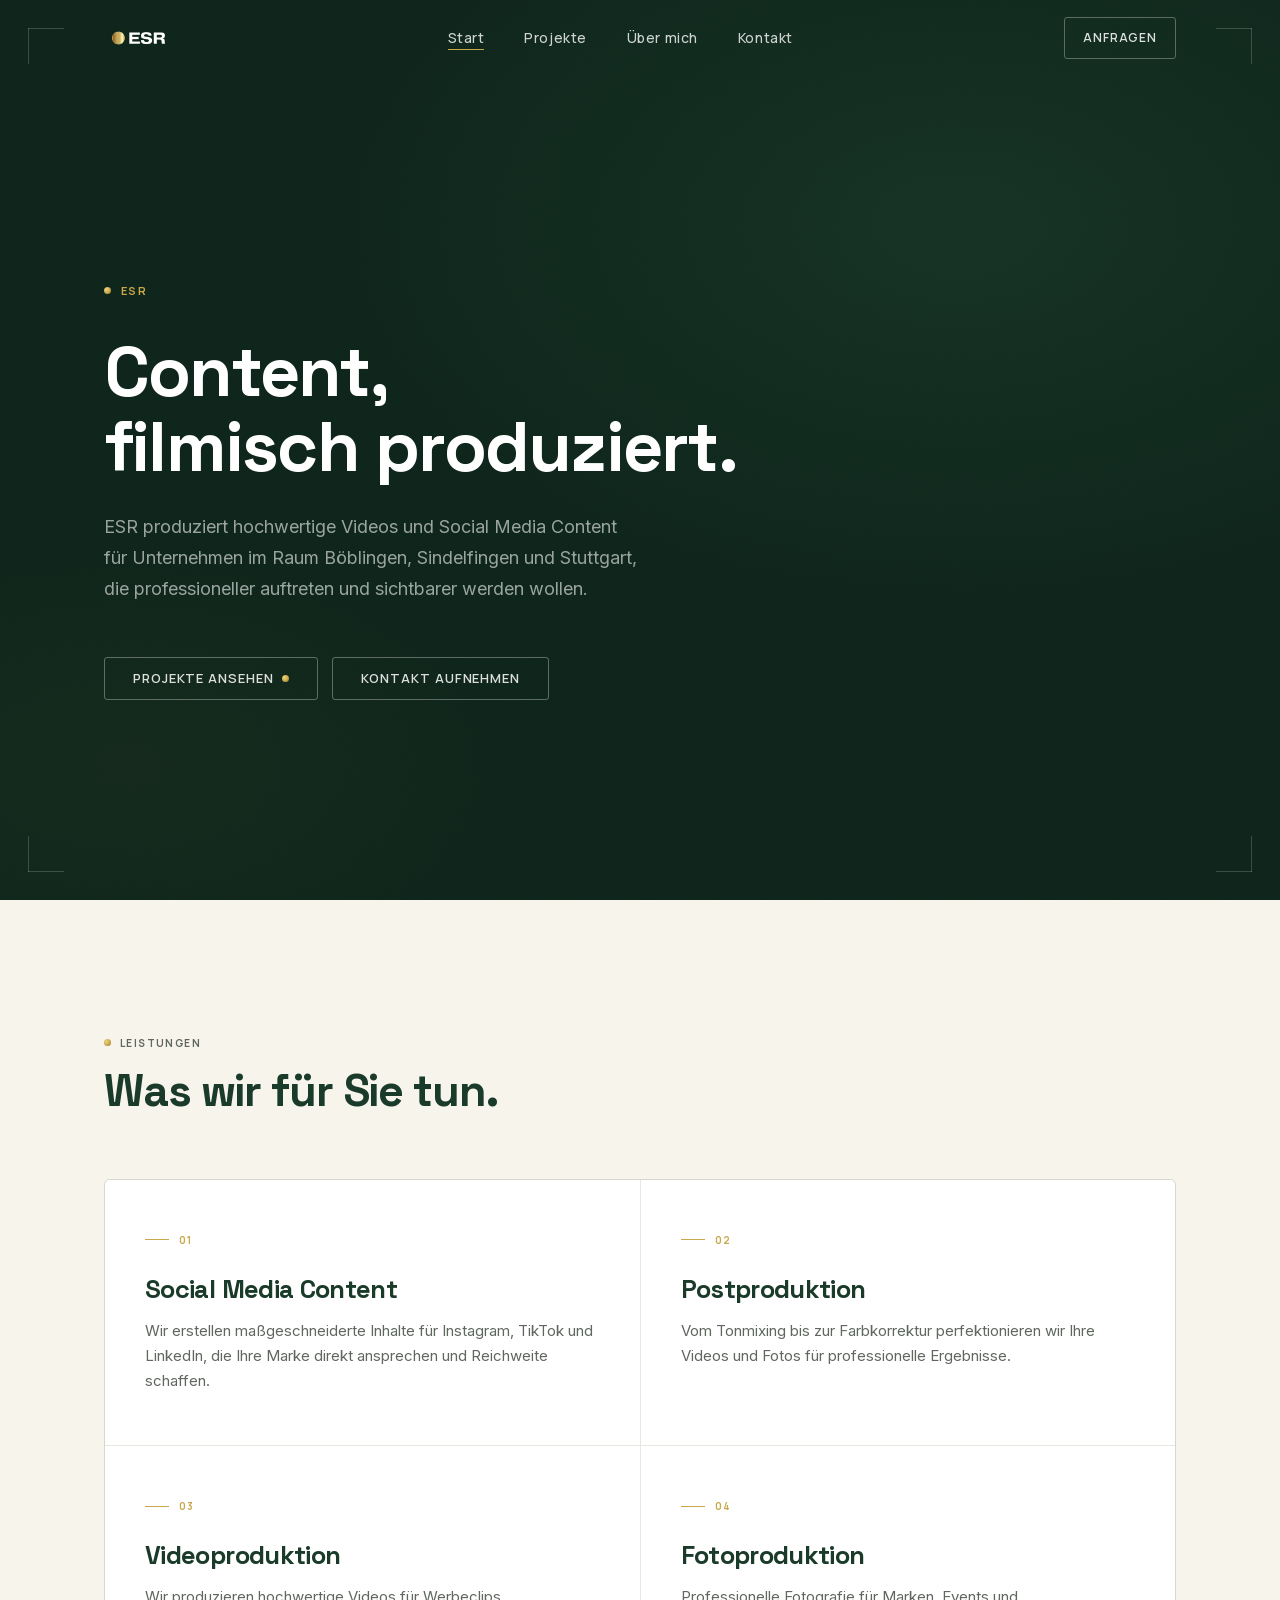
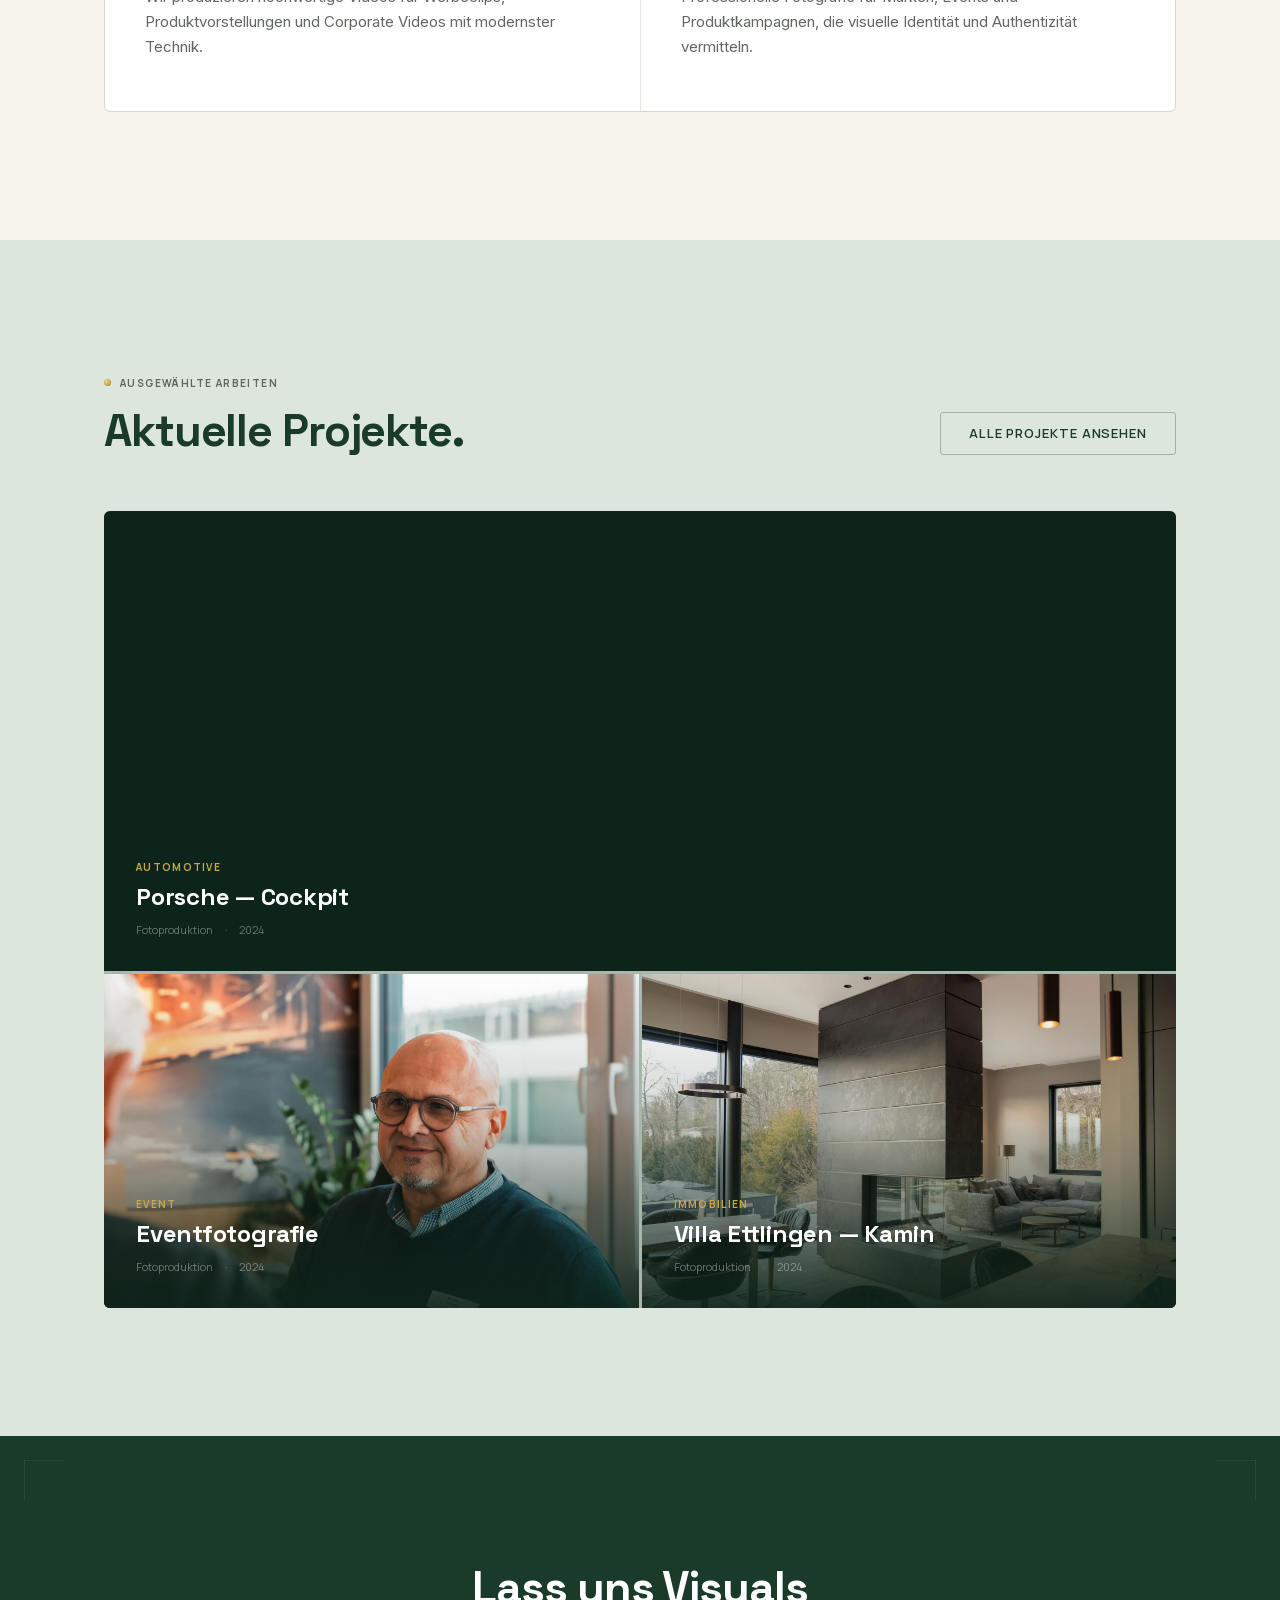
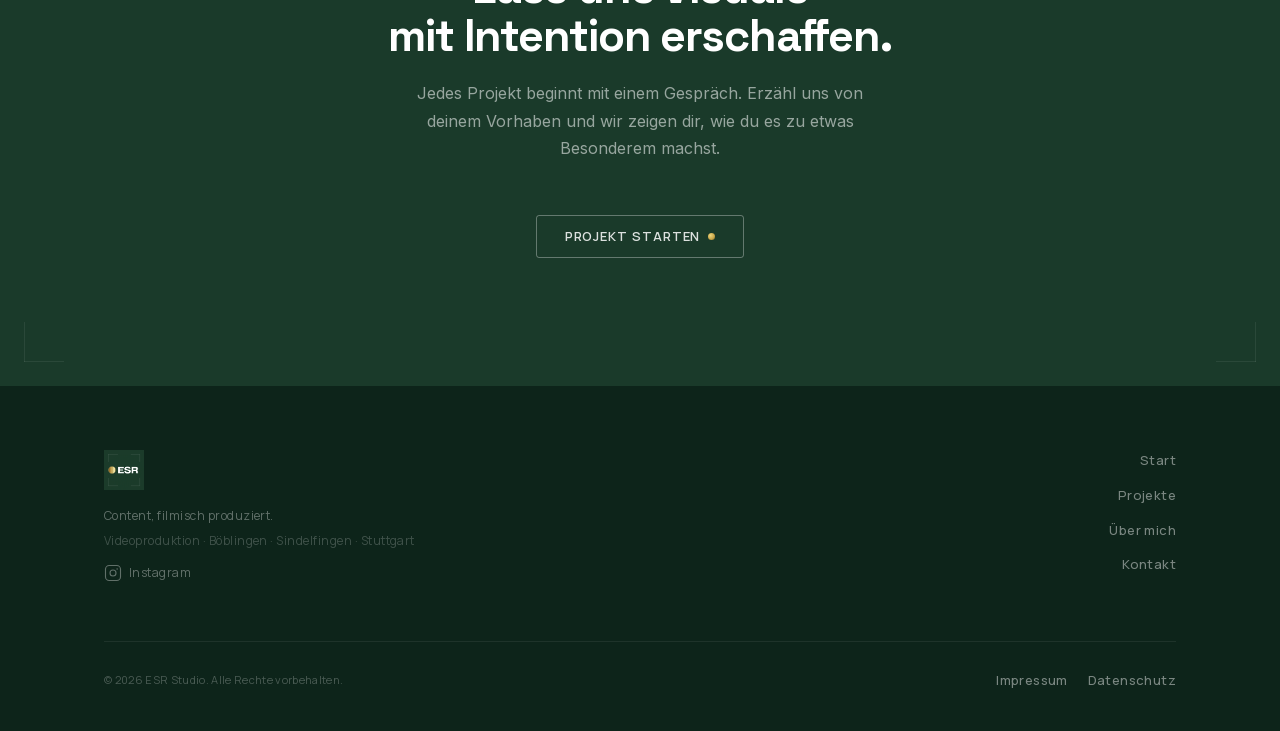
==== commit c7dcdc80: "Update meta descriptions for home and about pages Co-Authored-By: Claude Opus 5.5 <noreply@anthropic" ====
--- a/index.html
+++ b/index.html
@@ -4,13 +4,13 @@
   <meta charset="UTF-8">
   <meta name="viewport" content="width=device-width, initial-scale=1.0">
   <title>Videoproduktion Böblingen & Stuttgart | ESR Studio</title>
-  <meta name="description" content="ESR Studio – professionelle Videoproduktion und Social Media Content für Unternehmen im Raum Böblingen, Sindelfingen und Stuttgart. Kinematische Videos, die Ihre Marke sichtbar machen.">
-  <link rel="canonical" href="https://esr-studio.de/">
+  <meta name="description" content="ESR Studio aus Schönaich: Videoproduktion und Social Media Content für Unternehmen in Böblingen, Sindelfingen und Stuttgart. Filmisch, clean, modern.">
+  <link rel="canonical" href="https://esrstudio.de/">
   <meta property="og:title" content="Videoproduktion Böblingen & Stuttgart | ESR Studio">
-  <meta property="og:description" content="ESR Studio – professionelle Videoproduktion und Social Media Content für Unternehmen im Raum Böblingen, Sindelfingen und Stuttgart.">
+  <meta property="og:description" content="ESR Studio aus Schönaich: Videoproduktion und Social Media Content für Unternehmen in Böblingen, Sindelfingen und Stuttgart. Filmisch, clean, modern.">
   <meta property="og:site_name" content="ESR Studio">
   <meta property="og:type" content="website">
-  <meta property="og:url" content="https://esr-studio.de/">
+  <meta property="og:url" content="https://esrstudio.de/">
   <meta name="geo.region" content="DE-BW">
   <meta name="geo.placename" content="Schönaich">
   <meta name="geo.position" content="48.698;9.072">
@@ -21,7 +21,7 @@
     "@type": "LocalBusiness",
     "name": "ESR Studio",
     "description": "Professionelle Videoproduktion, Fotoproduktion und Social Media Content für Unternehmen im Raum Böblingen, Sindelfingen und Stuttgart.",
-    "url": "https://esr-studio.de",
+    "url": "https://esrstudio.de",
     "telephone": "+4917657697855",
     "email": "info@esrstudio.de",
     "address": {
@@ -68,7 +68,7 @@
   <nav class="nav" id="nav">
     <div class="nav__inner">
 
-      <a href="index.html" class="nav__logo-link" aria-label="ESR Studio — Startseite">
+      <a href="/" class="nav__logo-link" aria-label="ESR Studio — Startseite">
         <img class="logo"
              src="Brand_assets/Kopie%20von%20ESR%20studio%20(1).webp"
              alt="ESR Studio"
@@ -78,13 +78,13 @@
       </a>
 
       <ul class="nav__links" role="list">
-        <li><a href="index.html"   class="nav__link">Start</a></li>
-        <li><a href="work.html"    class="nav__link">Projekte</a></li>
-        <li><a href="about.html"   class="nav__link">Über mich</a></li>
-        <li><a href="contact.html" class="nav__link">Kontakt</a></li>
+        <li><a href="/"   class="nav__link">Start</a></li>
+        <li><a href="/work"    class="nav__link">Projekte</a></li>
+        <li><a href="/about"   class="nav__link">Über mich</a></li>
+        <li><a href="/contact" class="nav__link">Kontakt</a></li>
       </ul>
 
-      <a href="contact.html" class="nav__cta">Anfragen</a>
+      <a href="/contact" class="nav__cta">Anfragen</a>
 
       <button class="nav__toggle" id="navToggle" aria-label="Menü öffnen">
         <span></span><span></span><span></span>
@@ -95,10 +95,10 @@
   <!-- Mobile menu -->
   <div class="nav__mobile" id="mobileMenu" role="dialog" aria-label="Navigation">
     <button class="nav__mobile-close" id="mobileClose" aria-label="Menü schließen">&#x2715;</button>
-    <a href="index.html"   class="nav__mobile-link">Start</a>
-    <a href="work.html"    class="nav__mobile-link">Projekte</a>
-    <a href="about.html"   class="nav__mobile-link">Über mich</a>
-    <a href="contact.html" class="nav__mobile-link">Kontakt</a>
+    <a href="/"   class="nav__mobile-link">Start</a>
+    <a href="/work"    class="nav__mobile-link">Projekte</a>
+    <a href="/about"   class="nav__mobile-link">Über mich</a>
+    <a href="/contact" class="nav__mobile-link">Kontakt</a>
   </div>
 
   <main>
@@ -130,10 +130,10 @@
           </p>
 
           <div class="hero__cta hero-enter hero-enter-d4">
-            <a href="work.html" class="btn btn--outline">
+            <a href="/work" class="btn btn--outline">
               Projekte ansehen <span class="gold-dot"></span>
             </a>
-            <a href="contact.html" class="btn btn--outline">Kontakt aufnehmen</a>
+            <a href="/contact" class="btn btn--outline">Kontakt aufnehmen</a>
           </div>
         </div>
       </div>
@@ -188,7 +188,7 @@
             </div>
             <h2>Aktuelle Projekte.</h2>
           </div>
-          <a href="work.html" class="btn btn--outline-dark">Alle Projekte ansehen</a>
+          <a href="/work" class="btn btn--outline-dark">Alle Projekte ansehen</a>
         </div>
 
         <div class="work-grid">
@@ -244,7 +244,7 @@
           Jedes Projekt beginnt mit einem Gespräch. Erzähl uns von deinem
           Vorhaben und wir zeigen dir, wie du es zu etwas Besonderem machst.
         </p>
-        <a href="contact.html" class="btn btn--outline">
+        <a href="/contact" class="btn btn--outline">
           Projekt starten <span class="gold-dot"></span>
         </a>
       </div>
@@ -268,10 +268,10 @@
           </a>
         </div>
         <nav class="footer__nav" aria-label="Footer-Links">
-          <a href="index.html"   class="footer__nav-link">Start</a>
-          <a href="work.html"    class="footer__nav-link">Projekte</a>
-          <a href="about.html"   class="footer__nav-link">Über mich</a>
-          <a href="contact.html" class="footer__nav-link">Kontakt</a>
+          <a href="/"   class="footer__nav-link">Start</a>
+          <a href="/work"    class="footer__nav-link">Projekte</a>
+          <a href="/about"   class="footer__nav-link">Über mich</a>
+          <a href="/contact" class="footer__nav-link">Kontakt</a>
         </nav>
       </div>
       <div class="footer__divider"></div>
@@ -287,8 +287,8 @@
       <div class="footer__bottom">
         <p class="footer__copy">&copy; 2026 ESR Studio. Alle Rechte vorbehalten.</p>
         <div class="footer__legal">
-          <a href="impressum.html" class="footer__nav-link">Impressum</a>
-          <a href="datenschutz.html" class="footer__nav-link">Datenschutz</a>
+          <a href="/impressum" class="footer__nav-link">Impressum</a>
+          <a href="/datenschutz" class="footer__nav-link">Datenschutz</a>
         </div>
       </div>
     </div>
--- a/css/styles.css
+++ b/css/styles.css
@@ -1266,6 +1266,7 @@
   font-weight: 500;
   color: var(--pine);
 }
+address.contact-detail__value { font-style: normal; }
 
 .contact-form-wrap {
   background: var(--white);
@@ -1549,9 +1550,11 @@
   --sq-ratio:    1.7778; /* 16:9 */
   /* Untergrenze: auf dem Handy so flach, dass das offene Panel fast
      16:9 bleibt, statt links und rechts viel abzuschneiden */
-  --sq-h:        clamp(min(180px, calc((100cqi - 92px) * 0.6)), 34cqi, 420px);
+  /* Platz rechts vom offenen Video für Nachbarn, Lamellen und Abstände */
+  --sq-rest:     92px;
+  --sq-h:        clamp(min(180px, calc((100cqi - var(--sq-rest)) * 0.6)), 34cqi, 420px);
   /* Offenes Panel: Block im Videoformat, auf schmalen Bildschirmen schmaler */
-  --sq-hero:     min(calc(var(--sq-h) * var(--sq-ratio)), calc(100cqi - 92px));
+  --sq-hero:     min(calc(var(--sq-h) * var(--sq-ratio)), calc(100cqi - var(--sq-rest)));
   /* Breite der vier Spalten zusammen (ohne Lamellen und Abstände) */
   --sq-avail:    calc(100cqi
                  - var(--sq-slats, 1) * (var(--sq-slat-gap) + var(--sq-slat))
@@ -1574,8 +1577,33 @@
   /* svh: ohne die ein-/ausfahrende Adressleiste mobiler Browser */
   .sq--portrait .sq__inner { --sq-h: min(clamp(420px, 89cqi, 640px), 80svh, calc(100svh - var(--nav-height) - 32px)); }
 }
+/* Handy: Das offene Video nimmt fast die ganze Breite ein, die Nachbarn
+   schauen nur noch als schmale Streifen hinein. Feinere Lamellen und
+   Abstände, damit dafür Platz bleibt. */
 @container (max-width: 600px) {
-  .sq__inner { --sq-gap: 8px; }
+  .sq__inner {
+    --sq-rest:     60px;
+    --sq-gap:      6px;
+    --sq-slat:     4px;
+    --sq-slat-gap: 4px;
+    --sq-h:        calc((100cqi - var(--sq-rest)) * 0.6);
+  }
+  /* Hochformat: so hoch wie die Breite erlaubt, aber Navigation und
+     Schaltflächen bleiben darüber im Bild */
+  .sq--portrait .sq__inner {
+    --sq-h: min(calc((100cqi - var(--sq-rest)) * 1.7778), 78vh, calc(100vh - var(--nav-height) - 76px));
+  }
+  @supports (height: 1svh) {
+    .sq--portrait .sq__inner {
+      --sq-h: min(calc((100cqi - var(--sq-rest)) * 1.7778), 78svh, calc(100svh - var(--nav-height) - 76px));
+    }
+  }
+}
+/* Handy: Karussell läuft rechts bis an den Bildschirmrand, Text und
+   Schaltflächen bleiben auf der Satzkante */
+@media (max-width: 600px) {
+  .sq { margin-right: calc(-1 * var(--gutter)); }
+  .sq__controls, .sq__panel { padding-right: var(--gutter); }
 }
 
 .sq__controls {
